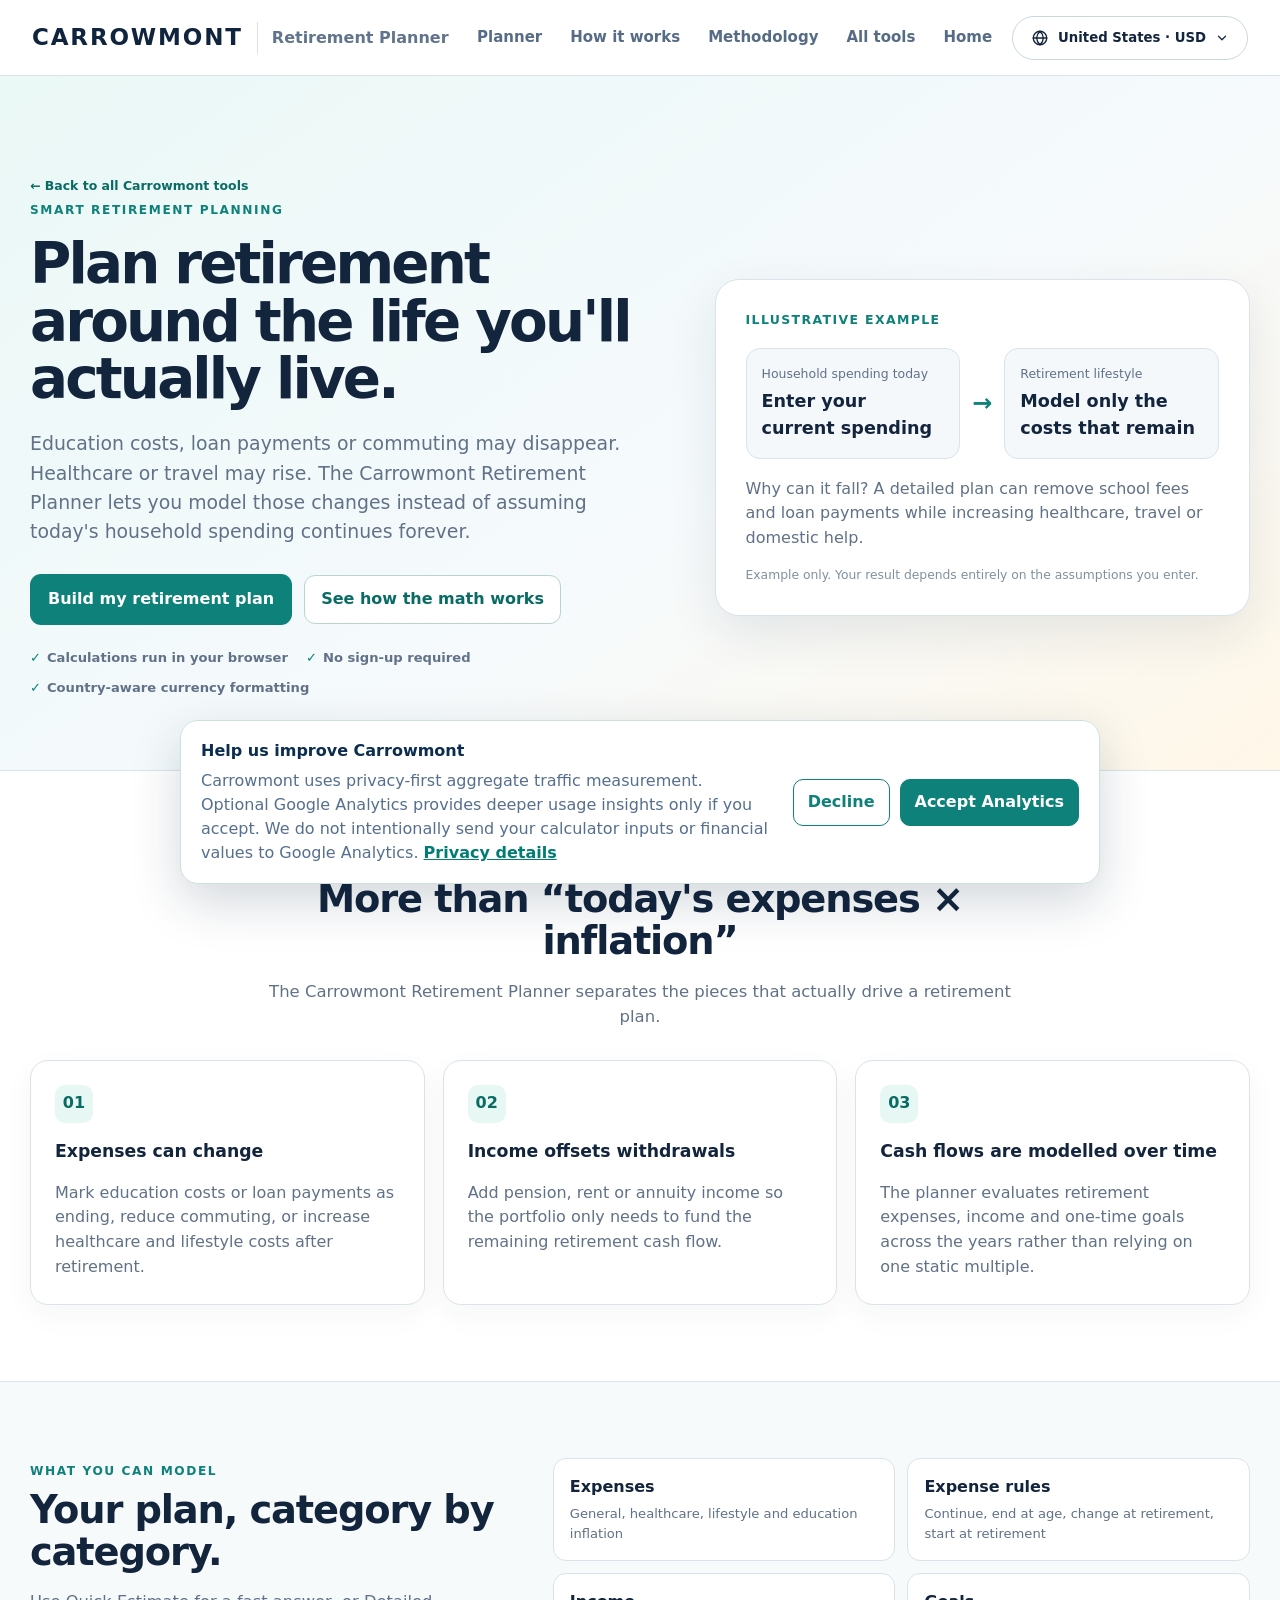
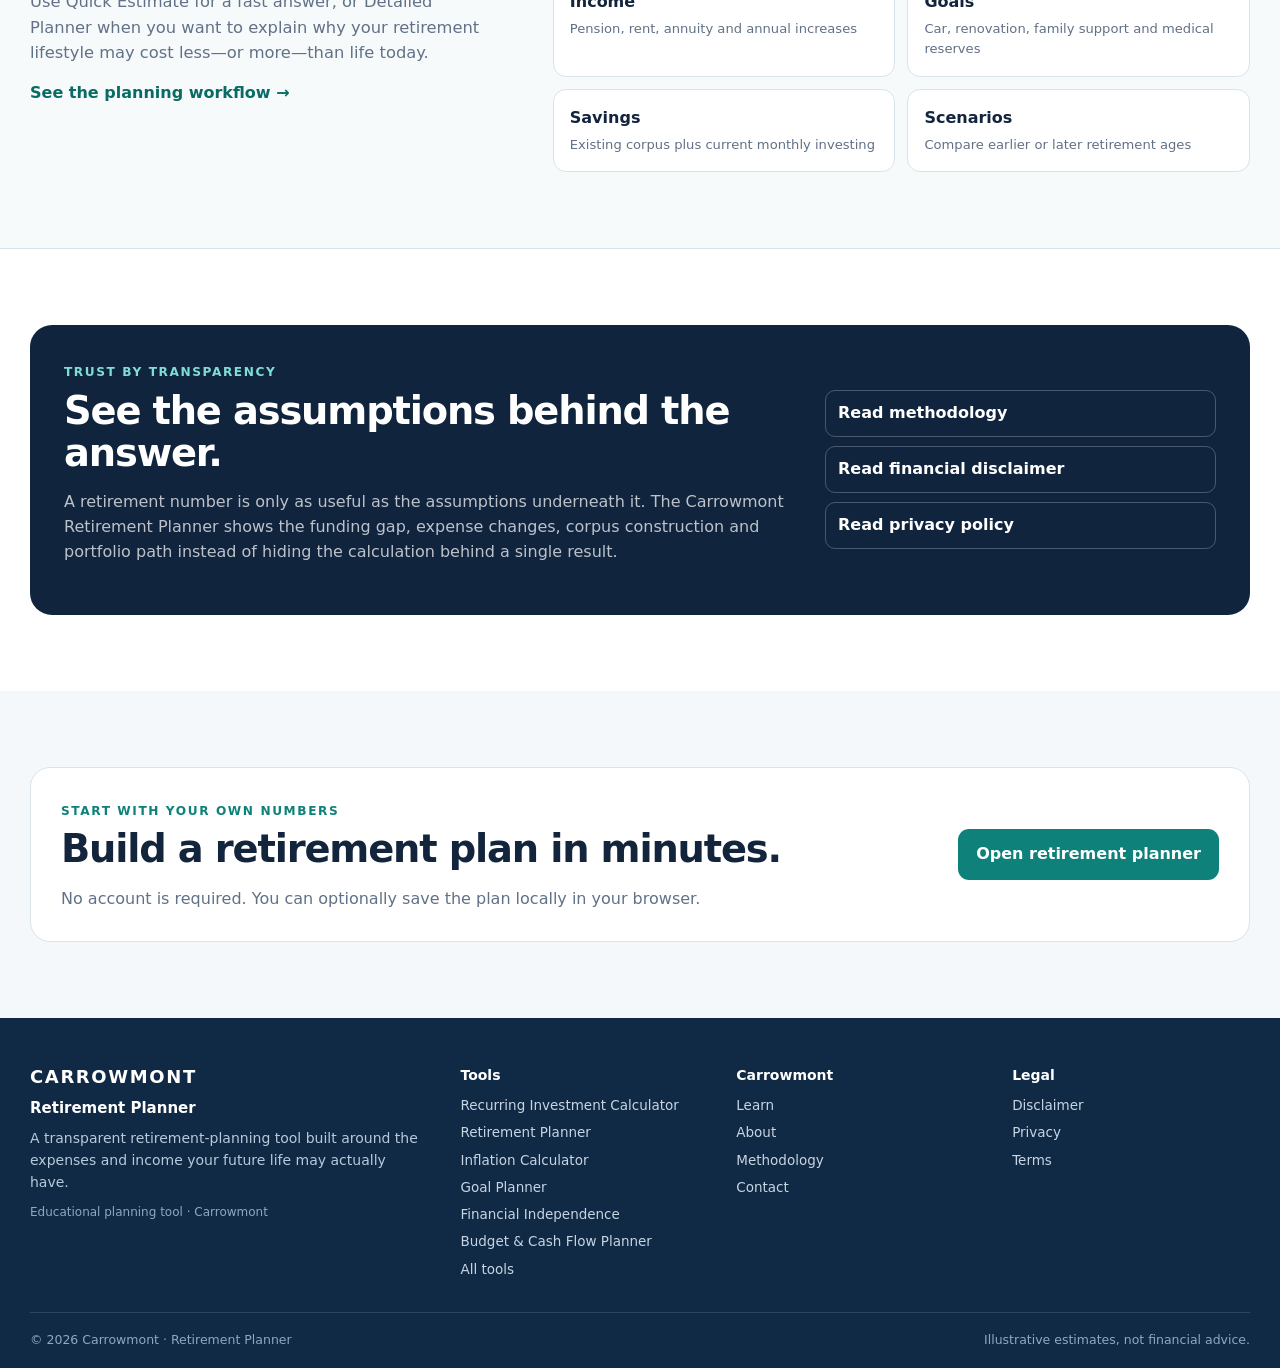
==== index.html @ b67061b5 "fix: lock shared ui geometry" ====
<!doctype html>
<html lang="en">
<head>
  <meta charset="utf-8" />
  <meta name="viewport" content="width=device-width, initial-scale=1" />
  <title>Carrowmont Retirement Planner | Expense-Aware Retirement Planning</title>
  <meta name="description" content="Plan retirement around the life you may actually live. Model expenses that end or rise, retirement income, inflation, future goals and portfolio withdrawals." />
  <meta name="robots" content="index,follow" />
  <meta name="theme-color" content="#0e827a" />
  <link rel="canonical" href="https://carrowmont.com/retirement-calculator/" />
  <meta property="og:title" content="Carrowmont Retirement Planner | Expense-Aware Retirement Planning" />
  <meta property="og:description" content="Plan retirement around the life you may actually live. Model expenses that end or rise, retirement income, inflation, future goals and portfolio withdrawals." />
  <meta property="og:type" content="website" />
  <meta property="og:url" content="https://carrowmont.com/retirement-calculator/" />
  <meta name="twitter:card" content="summary" />
  <!-- SEARCH CONSOLE: paste Google's verification meta tag here after creating your Search Console property. -->
  <link rel="stylesheet" href="styles.css?v=20261002.ui1" />
  <script type="application/ld+json">{
  "@context":"https://schema.org",
  "@type":"WebSite",
  "name":"Carrowmont Retirement Planner",
  "url":"https://carrowmont.com/retirement-calculator/",
  "description":"A retirement planning tool that models how expenses and income can change after retirement."
}</script>
</head>
<body>

  <header class="site-header">
  <div class="container header-inner">
    <div class="brand-cluster">
      <a class="brand carrowmont-brand" href="/" aria-label="Carrowmont home"><span class="brand-wordmark">CARROWMONT</span></a>
      <span class="brand-divider" aria-hidden="true"></span>
      <a class="product-label" href="index.html">Retirement Planner</a>
    </div>
    <div class="header-actions">
      <nav class="top-nav" aria-label="Primary navigation">
        <a href="planner.html">Planner</a>
        <a href="how-it-works.html">How it works</a>
        <a href="methodology.html">Methodology</a>
        <a href="/#tools">All tools</a>
        <a href="/">Home</a>
      </nav>
      <details class="locale-menu" id="localeMenu">
        <summary id="localeSummary" aria-label="Choose country and currency"><span class="locale-globe" aria-hidden="true"><svg viewBox="0 0 24 24"><circle cx="12" cy="12" r="9"/><path d="M3 12h18M12 3c3 3 4.5 6 4.5 9S15 18 12 21c-3-3-4.5-6-4.5-9S9 6 12 3z"/></svg></span><span id="localeCurrent">India · INR</span><span class="locale-chevron" aria-hidden="true"><svg viewBox="0 0 24 24"><path d="M6 9l6 6 6-6"/></svg></span></summary>
        <div class="locale-popover">
          <h3>Country &amp; currency</h3>
          <p>Choose the context that makes the numbers easiest to understand.</p>
          <label>Country / region<select id="regionSelect"></select></label>
          <label>Currency<select id="currencySelect"></select></label>
          <div class="locale-note"><strong>Important:</strong> changing currency changes the unit and number format only. It does not convert existing plan amounts using an exchange rate, and it does not change inflation, returns, taxes, pension rules or account rules. Review your monetary inputs after switching.</div>
          <button class="locale-done-button" id="localeDoneBtn" type="button">Done</button>
        </div>
      </details>
      <details class="mobile-nav">
        <summary aria-label="Open navigation">Menu</summary>
        <div class="mobile-nav-links">
          <a href="/">Carrowmont home</a><a href="/#tools">All tools</a><a href="planner.html">Retirement Planner</a><a href="how-it-works.html">How it works</a><a href="methodology.html">Methodology</a><a href="faq.html">FAQ</a><a href="/about.html">About Carrowmont</a><a href="/contact.html">Contact</a>
        </div>
      </details>
    </div>
  </div>
</header>
<main>
  <section class="home-hero">
    <div class="container tool-breadcrumb"><a href="/#tools">← Back to all Carrowmont tools</a><span>Retirement Planner</span></div>
    <div class="container hero-grid home-hero-grid">
      <div>
        <span class="eyebrow">Smart retirement planning</span>
        <h1>Plan retirement around the life you'll actually live.</h1>
        <p class="hero-copy">Education costs, loan payments or commuting may disappear. Healthcare or travel may rise. The Carrowmont Retirement Planner lets you model those changes instead of assuming today's household spending continues forever.</p>
        <div class="hero-actions"><a class="hero-cta" href="planner.html">Build my retirement plan</a><a class="secondary-link-button" href="methodology.html">See how the math works</a></div>
        <div class="trust-points"><span>Calculations run in your browser</span><span>No sign-up required</span><span>Country-aware currency formatting</span></div>
      </div>
      <aside class="hero-card home-example-card" aria-label="Illustrative example">
        <div class="hero-card-label">Illustrative example</div>
        <div class="example-flow">
          <div><span>Household spending today</span><strong>Enter your current spending</strong></div>
          <span class="arrow">→</span>
          <div><span>Retirement lifestyle</span><strong>Model only the costs that remain</strong></div>
        </div>
        <p>Why can it fall? A detailed plan can remove school fees and loan payments while increasing healthcare, travel or domestic help.</p>
        <small>Example only. Your result depends entirely on the assumptions you enter.</small>
      </aside>
    </div>
  </section>

  <section class="feature-section">
    <div class="container">
      <div class="section-heading-centered"><span class="section-kicker">Different by design</span><h2>More than “today's expenses × inflation”</h2><p>The Carrowmont Retirement Planner separates the pieces that actually drive a retirement plan.</p></div>
      <div class="feature-grid three-feature-grid">
        <article class="feature-card"><span class="feature-number">01</span><h3>Expenses can change</h3><p>Mark education costs or loan payments as ending, reduce commuting, or increase healthcare and lifestyle costs after retirement.</p></article>
        <article class="feature-card"><span class="feature-number">02</span><h3>Income offsets withdrawals</h3><p>Add pension, rent or annuity income so the portfolio only needs to fund the remaining retirement cash flow.</p></article>
        <article class="feature-card"><span class="feature-number">03</span><h3>Cash flows are modelled over time</h3><p>The planner evaluates retirement expenses, income and one-time goals across the years rather than relying on one static multiple.</p></article>
      </div>
    </div>
  </section>

  <section class="split-section">
    <div class="container split-grid">
      <div><span class="section-kicker">What you can model</span><h2>Your plan, category by category.</h2><p>Use Quick Estimate for a fast answer, or Detailed Planner when you want to explain why your retirement lifestyle may cost less—or more—than life today.</p><a class="text-link" href="how-it-works.html">See the planning workflow →</a></div>
      <div class="capability-grid">
        <div><strong>Expenses</strong><span>General, healthcare, lifestyle and education inflation</span></div>
        <div><strong>Expense rules</strong><span>Continue, end at age, change at retirement, start at retirement</span></div>
        <div><strong>Income</strong><span>Pension, rent, annuity and annual increases</span></div>
        <div><strong>Goals</strong><span>Car, renovation, family support and medical reserves</span></div>
        <div><strong>Savings</strong><span>Existing corpus plus current monthly investing</span></div>
        <div><strong>Scenarios</strong><span>Compare earlier or later retirement ages</span></div>
      </div>
    </div>
  </section>

  <section class="trust-section">
    <div class="container trust-card">
      <div><span class="section-kicker">Trust by transparency</span><h2>See the assumptions behind the answer.</h2><p>A retirement number is only as useful as the assumptions underneath it. The Carrowmont Retirement Planner shows the funding gap, expense changes, corpus construction and portfolio path instead of hiding the calculation behind a single result.</p></div>
      <div class="trust-links"><a href="methodology.html">Read methodology</a><a href="/disclaimer.html">Read financial disclaimer</a><a href="/privacy.html">Read privacy policy</a></div>
    </div>
  </section>

  <section class="launch-cta-section"><div class="container launch-cta"><div><span class="section-kicker">Start with your own numbers</span><h2>Build a retirement plan in minutes.</h2><p>No account is required. You can optionally save the plan locally in your browser.</p></div><a class="hero-cta" href="planner.html">Open retirement planner</a></div></section>
</main>

  <footer class="site-footer">
  <div class="container footer-grid">
    <div class="footer-brand-block"><a class="footer-wordmark" href="/">CARROWMONT</a><strong class="footer-product-name">Retirement Planner</strong><p>A transparent retirement-planning tool built around the expenses and income your future life may actually have.</p><span class="footer-small">Educational planning tool &middot; Carrowmont</span></div>
    <div class="footer-col"><strong>Tools</strong><a class="footer-investment-link" href="/sip-calculator/">SIP Calculator</a><a href="/retirement-calculator/">Retirement Planner</a><a href="/inflation-calculator/">Inflation Calculator</a><a href="/goal-planner/">Goal Planner</a><a href="/financial-independence/">Financial Independence</a><a href="/budget-cash-flow-planner/">Budget &amp; Cash Flow Planner</a><a href="/#tools">All tools</a></div>
    <div class="footer-col"><strong>Carrowmont</strong><a href="/learn.html">Learn</a><a href="/about.html">About</a><a href="/methodology.html">Methodology</a><a href="/contact.html">Contact</a></div>
    <div class="footer-col"><strong>Legal</strong><a href="/disclaimer.html">Disclaimer</a><a href="/privacy.html">Privacy</a><a href="/terms.html">Terms</a></div>
  </div>
  <div class="container footer-bottom"><span>&copy; 2026 Carrowmont &middot; <span class="footer-product-bottom">Retirement Planner</span></span><span>Illustrative estimates, not financial advice.</span></div>
</footer>

  <script src="site-config.js?v=2.4.2"></script>
  <script src="locale.js?v=2.4.2"></script>
  <script src="locale-ui.js?v=2.4.3"></script>
  <script src="site.js?v=2.4.2"></script>

<script src="analytics.js?v=1.0.1" data-carrowmont-tool="retirement_planner" data-track-tool-open="false"></script>

<script>
(function(){
  var L=window.CarrowmontLocale; if(!L) return;
  function syncFooterInvestmentName(){
    var india=L.getRegion&&L.getRegion()==='IN';
    var label=india?'SIP Calculator':'Recurring Investment Calculator';
    document.querySelectorAll('.footer-investment-link').forEach(function(el){el.textContent=label;});
    document.querySelectorAll('.footer-investment-product-name,.footer-current-product').forEach(function(el){el.textContent=label;});
  }
  syncFooterInvestmentName();
  window.addEventListener('carrowmont:localechange',syncFooterInvestmentName);
})();
</script>
</body>
</html>
---- styles.css ----
:root {
  --navy: #10243e;
  --navy-2: #173d5c;
  --ink: #13243d;
  --muted: #617187;
  --teal: #0e827a;
  --teal-dark: #086b64;
  --teal-light: #e7f7f4;
  --gold: #f0ca64;
  --bg: #f5f8fb;
  --surface: #ffffff;
  --line: #d9e3ea;
  --danger: #b93838;
  --success: #157a55;
  --warning: #9a6b00;
  --shadow: 0 18px 50px rgba(16, 36, 62, .09);
  --radius: 20px;
}

* { box-sizing: border-box; }
html { scroll-behavior: smooth; }
body { margin: 0; font-family: Inter, ui-sans-serif, system-ui, -apple-system, BlinkMacSystemFont, "Segoe UI", sans-serif; color: var(--ink); background: var(--bg); line-height: 1.55; }
button, input, select { font: inherit; }
a { color: inherit; }
.container { width: min(1220px, calc(100% - 32px)); margin: 0 auto; }
.hidden { display: none !important; }

.site-header { background: rgba(255,255,255,.96); border-bottom: 1px solid var(--line); position: sticky; top: 0; z-index: 30; backdrop-filter: blur(12px); }
.header-inner { min-height: 68px; display: flex; align-items: center; justify-content: space-between; gap: 24px; }
.brand { display: inline-flex; align-items: center; gap: 10px; text-decoration: none; font-weight: 850; font-size: 1.1rem; }
.brand-mark { width: 38px; height: 38px; display: grid; place-items: center; color: #fff; background: var(--teal); border-radius: 11px; }
.version-badge { font-size: .68rem; background: var(--teal-light); color: var(--teal-dark); padding: 3px 6px; border-radius: 999px; }
.top-nav { display: flex; gap: 24px; }
.top-nav a { text-decoration: none; color: var(--muted); font-weight: 700; font-size: .92rem; }
.top-nav a:hover { color: var(--teal); }

.hero { padding: 76px 0 58px; background: linear-gradient(145deg, #eaf8f6 0%, #f6fafc 55%, #fff7e8 100%); border-bottom: 1px solid var(--line); }
.hero-grid { display: grid; grid-template-columns: 1.18fr .82fr; gap: 56px; align-items: center; }
.eyebrow, .section-kicker { display: inline-block; text-transform: uppercase; letter-spacing: .13em; font-size: .76rem; font-weight: 900; color: var(--teal); }
h1 { font-size: clamp(2.55rem, 5vw, 4.7rem); line-height: 1.02; letter-spacing: -.05em; margin: 13px 0 22px; max-width: 870px; }
h2 { font-size: clamp(1.7rem, 3vw, 2.45rem); line-height: 1.1; letter-spacing: -.03em; margin: 6px 0 0; }
h3 { margin: 0; font-size: 1.08rem; }
h4 { margin: 0; font-size: 1.05rem; }
.hero-copy { font-size: 1.18rem; color: var(--muted); max-width: 750px; margin: 0; }
.hero-points { display: flex; flex-wrap: wrap; gap: 10px; margin-top: 28px; }
.hero-points span { border: 1px solid #c9dedb; background: rgba(255,255,255,.78); border-radius: 999px; padding: 8px 12px; font-size: .87rem; font-weight: 750; }
.hero-cta { display: inline-block; margin-top: 26px; background: var(--teal); color: #fff; text-decoration: none; font-weight: 850; padding: 13px 18px; border-radius: 11px; }
.hero-card { background: #fff; border: 1px solid var(--line); box-shadow: var(--shadow); border-radius: 24px; padding: 28px; }
.hero-card-label { color: var(--teal); font-weight: 900; font-size: .78rem; text-transform: uppercase; letter-spacing: .11em; }
.before-after { display: grid; grid-template-columns: 1fr auto 1fr; gap: 14px; align-items: center; margin: 20px 0; }
.before-after div { background: var(--bg); border: 1px solid var(--line); padding: 14px; border-radius: 14px; }
.before-after span { display: block; color: var(--muted); font-size: .78rem; }
.before-after strong { display: block; margin-top: 5px; font-size: 1.05rem; }
.before-after .arrow { color: var(--teal); font-size: 1.4rem; font-weight: 900; }
.mini-list { margin: 0; padding-left: 20px; color: var(--muted); }
.mini-list li { margin: 8px 0; }

.ad-slot { min-height: 82px; margin-top: 28px; margin-bottom: 28px; border: 1px dashed #b8c8d3; border-radius: 14px; display: grid; place-items: center; text-align: center; padding: 16px; color: #7b8997; background: #fafcfd; font-size: .85rem; }
.planner-section { padding-bottom: 74px; }
.planner-grid { display: grid; grid-template-columns: minmax(0, 1.38fr) minmax(360px, .62fr); gap: 28px; align-items: start; }
.panel { background: var(--surface); border: 1px solid var(--line); border-radius: var(--radius); box-shadow: 0 10px 30px rgba(16,36,62,.05); }
.inputs-panel { padding: 30px; }
.panel-heading { display: flex; justify-content: space-between; gap: 20px; align-items: start; }
.text-button { border: 0; background: none; color: var(--teal); font-weight: 850; cursor: pointer; padding: 8px 0; }

.mode-switch { display: grid; grid-template-columns: 1fr 1fr; gap: 7px; background: #edf3f6; padding: 6px; border-radius: 13px; margin: 24px 0 8px; }
.mode-button { border: 0; background: transparent; border-radius: 9px; padding: 11px 12px; color: var(--muted); font-weight: 850; cursor: pointer; }
.mode-button.active { background: #fff; color: var(--teal-dark); box-shadow: 0 3px 12px rgba(16,36,62,.08); }
.mode-help { margin: 0 0 8px; color: var(--muted); font-size: .88rem; }
.mode-comparison-note { margin: 10px 0 4px; padding: 11px 13px; border: 1px solid #cfe1e5; border-radius: 10px; background: #f4fbfa; color: #4d6071; font-size: .78rem; line-height: 1.5; }
.mode-comparison-note strong { color: var(--teal-dark); }
.phase-note { margin-top: 8px; padding: 9px 11px; border-left: 3px solid var(--teal); background: #f7fbfb; color: var(--muted); font-size: .78rem; }

.form-section { padding: 26px 0; border-top: 1px solid var(--line); }
.form-section:first-of-type { border-top: 0; }
.section-title-row, .subsection-heading { display: flex; justify-content: space-between; gap: 20px; align-items: center; margin-bottom: 18px; }
.section-title-row > div:first-child { display: flex; gap: 12px; align-items: flex-start; }
.section-title-row p, .subsection-heading p { margin: 3px 0 0; color: var(--muted); font-size: .88rem; }
.form-step { width: 31px; height: 31px; flex: 0 0 auto; display: grid; place-items: center; border-radius: 9px; background: var(--teal-light); color: var(--teal-dark); font-weight: 900; }
.form-grid { display: grid; gap: 14px; }
.two-col { grid-template-columns: repeat(2, minmax(0,1fr)); }
.three-col { grid-template-columns: repeat(3, minmax(0,1fr)); }
.field-card { display: block; border: 1px solid var(--line); border-radius: 14px; padding: 15px; font-weight: 780; font-size: .91rem; background: #fff; }
.field-card small { font-weight: 500; }
.number-wrap { margin-top: 9px; min-height: 43px; display: flex; align-items: center; background: #fff; border: 1px solid #cbd7e0; border-radius: 10px; overflow: hidden; }
.number-wrap:focus-within { border-color: var(--teal); outline: 3px solid rgba(14,130,122,.11); }
.number-wrap input { min-width: 0; width: 100%; border: 0; outline: 0; background: transparent; color: var(--ink); font-weight: 850; padding: 9px 11px; }
.number-wrap span { color: var(--muted); padding: 0 10px; font-weight: 750; white-space: nowrap; }
.number-wrap.money > span:first-child { padding-right: 2px; }
small { display: block; color: var(--muted); font-size: .77rem; margin-top: 7px; line-height: 1.45; }
.insight-box { display: flex; align-items: baseline; gap: 9px; margin-top: 16px; padding: 14px 16px; border: 1px solid #c9e3df; background: var(--teal-light); border-radius: 12px; }
.insight-box strong { color: var(--teal-dark); font-size: 1.15rem; }
.insight-box span { color: var(--muted); font-size: .83rem; }

.secondary-button { border: 1px solid #b8d4d1; background: #fff; color: var(--teal-dark); border-radius: 9px; padding: 8px 11px; font-weight: 820; cursor: pointer; white-space: nowrap; }
.secondary-button:hover { background: var(--teal-light); }
.inflation-grid { display: grid; grid-template-columns: repeat(4, minmax(0,1fr)); gap: 9px; margin-bottom: 14px; }
.mini-field { border: 1px solid var(--line); border-radius: 12px; padding: 10px 11px; color: var(--muted); font-size: .76rem; font-weight: 700; }
.mini-field span { display: flex; align-items: center; gap: 2px; margin-top: 4px; color: var(--ink); font-weight: 850; font-size: .9rem; }
.mini-field input { width: 58px; border: 0; border-bottom: 1px solid #bdcbd5; outline: 0; font-weight: 850; color: var(--ink); }
.table-help { display: grid; gap: 4px; padding: 12px 14px; background: #f7fafb; border: 1px solid var(--line); border-radius: 11px; margin-bottom: 12px; color: var(--muted); font-size: .78rem; }
.data-table-wrap { width: 100%; overflow-x: auto; border: 1px solid var(--line); border-radius: 13px; }
.data-table { width: 100%; border-collapse: collapse; min-width: 720px; background: #fff; }
.data-table th { text-align: left; color: var(--muted); background: #f7fafb; font-size: .72rem; text-transform: uppercase; letter-spacing: .04em; padding: 10px 9px; border-bottom: 1px solid var(--line); white-space: nowrap; }
.data-table td { padding: 8px 7px; border-bottom: 1px solid #e9eff3; vertical-align: middle; }
.data-table tr:last-child td { border-bottom: 0; }
.table-input, .table-select { width: 100%; min-height: 38px; border: 1px solid #ccd7df; border-radius: 8px; padding: 7px 8px; color: var(--ink); background: #fff; }
.table-input.name { min-width: 145px; }
.table-input.amount { min-width: 100px; }
.table-select { min-width: 120px; }
.table-setting { min-width: 90px; }
.remove-row { width: 34px; height: 34px; border: 0; border-radius: 8px; background: #fff2f2; color: #a43c3c; cursor: pointer; font-weight: 900; }
.table-total { display: flex; justify-content: flex-end; align-items: center; gap: 16px; padding: 10px 2px 0; color: var(--muted); font-size: .83rem; }
.table-total strong { color: var(--ink); font-size: 1rem; }
.sub-panel { margin-top: 18px; border: 1px solid var(--line); border-radius: 13px; padding: 14px; background: #fbfdfe; }
.sub-panel summary { cursor: pointer; font-weight: 850; }
.sub-panel p { margin: 7px 0 13px; color: var(--muted); font-size: .82rem; }
.compact-grid .field-card { padding: 11px; }
.subsection-heading { margin-top: 24px; margin-bottom: 10px; }
.local-actions { padding-top: 18px; border-top: 1px solid var(--line); display: flex; gap: 9px; flex-wrap: wrap; align-items: center; }
.save-status { color: var(--teal-dark); font-size: .8rem; }
.validation { min-height: 1.4em; color: var(--danger); font-weight: 750; font-size: .86rem; margin-top: 12px; }

.result-panel { padding: 28px; position: sticky; top: 88px; background: linear-gradient(180deg, #fff 0%, #fbfefd 100%); }
.years-chip { display: inline-flex; flex-wrap: wrap; background: var(--teal-light); color: var(--teal-dark); border-radius: 999px; padding: 7px 11px; margin: 16px 0 20px; font-size: .84rem; }
.primary-result { padding: 22px; border-radius: 16px; background: var(--navy); color: #fff; }
.primary-result span { display: block; opacity: .82; font-size: .85rem; }
.primary-result strong { display: block; font-size: clamp(2rem, 4vw, 3.1rem); line-height: 1; letter-spacing: -.04em; margin: 11px 0 8px; }
.primary-result small { color: rgba(255,255,255,.7); margin: 0; }
.result-list { margin-top: 16px; }
.result-item { display: flex; justify-content: space-between; gap: 18px; align-items: baseline; padding: 13px 0; border-bottom: 1px solid var(--line); }
.result-item span { color: var(--muted); font-size: .84rem; }
.result-item strong { text-align: right; white-space: nowrap; }
.result-item.emphasized strong { color: var(--navy); }
.result-item.sip { margin-top: 10px; padding: 15px; border: 1px solid #c7e3df; background: var(--teal-light); border-radius: 12px; }
.result-item.sip strong { color: var(--teal-dark); font-size: 1.07rem; }
.funding-card { margin-top: 20px; padding: 14px; background: #f8fafb; border: 1px solid var(--line); border-radius: 13px; }
.funding-card > div:first-child { display: flex; justify-content: space-between; align-items: baseline; gap: 15px; }
.funding-card span { color: var(--muted); font-size: .82rem; }
.funding-card strong { font-size: 1.3rem; }
.progress-track { height: 10px; background: #e4ebef; border-radius: 999px; overflow: hidden; margin-top: 8px; }
.progress-fill { height: 100%; width: 0; background: var(--teal); border-radius: inherit; transition: width .3s ease; }
.retirement-budget-card { margin-top: 12px; padding: 14px; border: 1px solid #e4d9b7; background: #fffaf0; border-radius: 13px; }
.retirement-budget-card span { display: block; color: var(--muted); font-size: .79rem; }
.retirement-budget-card strong { display: block; font-size: 1.2rem; margin: 4px 0; }
.result-actions { display: grid; grid-template-columns: 1fr 1fr; gap: 9px; margin-top: 17px; }
.share-button { min-height: 43px; border: 1px solid var(--teal); background: #fff; color: var(--teal-dark); border-radius: 9px; font-weight: 850; cursor: pointer; }
.share-button:hover { background: var(--teal-light); }
.copy-status { color: var(--teal-dark); min-height: 1.2em; text-align: center; font-size: .76rem; margin-top: 4px; }
.disclaimer { color: #748292; font-size: .72rem; line-height: 1.45; margin: 13px 0 0; }

.dashboard-section { padding: 72px 0; border-top: 1px solid var(--line); background: #fff; }
.dashboard-heading, .scenario-heading { display: flex; justify-content: space-between; gap: 24px; align-items: end; margin-bottom: 22px; }
.dashboard-heading p, .scenario-heading p { color: var(--muted); margin: 0; }
.chart-grid { display: grid; grid-template-columns: 1fr 1fr; gap: 20px; }
.chart-card, .scenario-card { border: 1px solid var(--line); background: #fff; border-radius: 18px; padding: 22px; box-shadow: 0 9px 28px rgba(16,36,62,.04); }
.chart-title { display: flex; justify-content: space-between; gap: 18px; align-items: baseline; }
.chart-title span { color: var(--muted); font-size: .76rem; text-align: right; }
.chart { min-height: 270px; margin-top: 14px; }
.chart svg { width: 100%; height: auto; display: block; }
.chart-empty { min-height: 250px; display: grid; place-items: center; color: var(--muted); text-align: center; }
.scenario-card { margin-top: 20px; background: #f9fbfc; }
.scenario-grid { display: grid; grid-template-columns: repeat(3, minmax(0,1fr)); gap: 12px; }
.scenario-item { border: 1px solid var(--line); border-radius: 13px; padding: 15px; background: #fff; }
.scenario-item.current { border-color: #85c9c3; box-shadow: inset 0 0 0 1px #85c9c3; }
.scenario-item .scenario-age { color: var(--teal-dark); font-weight: 900; font-size: .82rem; }
.scenario-item strong { display: block; font-size: 1.25rem; margin: 4px 0 8px; }
.scenario-item dl { margin: 0; display: grid; gap: 5px; }
.scenario-item dl div { display: flex; justify-content: space-between; gap: 12px; color: var(--muted); font-size: .77rem; }
.scenario-item dd { margin: 0; color: var(--ink); font-weight: 800; }

.content-section { padding: 76px 0; border-top: 1px solid var(--line); background: #f7fafb; }
.content-grid { display: grid; grid-template-columns: .7fr 1.3fr; gap: 58px; }
.steps { display: grid; gap: 12px; }
.steps article { display: grid; grid-template-columns: 44px 1fr; gap: 14px; padding: 17px; background: #fff; border: 1px solid var(--line); border-radius: 13px; }
.steps article > span { width: 40px; height: 40px; border-radius: 11px; display: grid; place-items: center; background: var(--teal); color: #fff; font-weight: 900; }
.steps p { margin: 4px 0 0; color: var(--muted); font-size: .88rem; }
.monetize-section { padding: 54px 0; background: var(--bg); }
.monetize-card { background: var(--navy); color: #fff; border-radius: 22px; padding: 32px; display: flex; justify-content: space-between; gap: 30px; align-items: center; }
.monetize-card .section-kicker { color: #77d2ca; }
.monetize-card p { color: rgba(255,255,255,.72); max-width: 730px; margin-bottom: 0; }
.cta-button { text-decoration: none; background: var(--gold); color: #30270b; font-weight: 900; padding: 12px 17px; border-radius: 10px; white-space: nowrap; }
.faq-section { padding: 76px 0; background: #fff; }
.faq-wrap { max-width: 880px; }
.faq-wrap h2 { margin-bottom: 23px; }
.faq-wrap details { border-top: 1px solid var(--line); padding: 17px 0; }
.faq-wrap details:last-child { border-bottom: 1px solid var(--line); }
.faq-wrap summary { cursor: pointer; font-weight: 850; }
.faq-wrap p { color: var(--muted); }
footer { background: #0e1f33; color: #fff; padding: 27px 0; }
.footer-inner { display: flex; justify-content: space-between; gap: 24px; align-items: center; font-size: .83rem; }
.footer-inner div { display: flex; flex-direction: column; }
.footer-inner div span, .footer-inner > span { color: rgba(255,255,255,.6); }

@media (max-width: 1020px) {
  .planner-grid { grid-template-columns: 1fr; }
  .result-panel { position: static; }
  .hero-grid, .content-grid { grid-template-columns: 1fr; }
  .hero-card { max-width: 760px; }
}
@media (max-width: 820px) {
  .chart-grid { grid-template-columns: 1fr; }
  .scenario-grid { grid-template-columns: 1fr; }
  .inflation-grid { grid-template-columns: 1fr 1fr; }
  .three-col { grid-template-columns: 1fr 1fr; }
  .dashboard-heading, .scenario-heading { align-items: flex-start; flex-direction: column; gap: 7px; }
}
@media (max-width: 620px) {
  .container { width: min(100% - 22px, 1220px); }
  .top-nav { display: none; }
  .hero { padding: 48px 0 38px; }
  h1 { font-size: clamp(2.35rem, 12vw, 3.4rem); }
  .before-after { grid-template-columns: 1fr; }
  .before-after .arrow { transform: rotate(90deg); justify-self: center; }
  .inputs-panel, .result-panel { padding: 20px; }
  .two-col, .three-col, .inflation-grid { grid-template-columns: 1fr; }
  .section-title-row, .subsection-heading { align-items: flex-start; flex-direction: column; }
  .mode-switch { grid-template-columns: 1fr; }
  .result-item { align-items: flex-start; flex-direction: column; gap: 3px; }
  .result-item strong { text-align: left; }
  .result-actions { grid-template-columns: 1fr; }
  .table-total { justify-content: space-between; }
  .monetize-card, .footer-inner { flex-direction: column; align-items: flex-start; }
}

@media print {
  @page { size: A4; margin: 12mm 11mm 14mm; }
  html, body { background: #fff !important; color: #17263d; font-family: Arial, Helvetica, sans-serif; }
  .site-header, .hero, .ad-slot, .planner-section, .dashboard-section, .content-section, .monetize-section, .faq-section, footer, .no-print { display: none !important; }
  #printReport { display: block !important; }
  .report-shell { max-width: none; margin: 0; }
  .report-header h1 { font-size: 25px; }
  .report-hero strong { font-size: 24px; }
  .report-chart { min-height: 180px; }
  .report-chart svg { max-height: 215px; }
  .report-block, .report-hero, .report-summary-grid, .report-two-col, .report-lifestyle-block, .report-notes { break-inside: avoid; page-break-inside: avoid; }
  .report-action-block, .report-action-grid, .report-source-inflation { break-inside: avoid; page-break-inside: avoid; }
  .report-page-break-before { break-before: page; page-break-before: always; }
  .report-change-table tr, .report-table tr { break-inside: avoid; page-break-inside: avoid; }
  .report-footer-brand { break-inside: avoid; page-break-inside: avoid; }
  * { -webkit-print-color-adjust: exact !important; print-color-adjust: exact !important; }
}

/* V2.1 enhanced results */
.print-only { display: none; }
.mini-metrics { display: grid; grid-template-columns: 1fr 1fr; gap: 10px; margin-top: 12px; }
.mini-metrics > div { border: 1px solid var(--line); border-radius: 12px; padding: 12px; background: #fff; }
.mini-metrics span, .readiness-card span { display: block; color: var(--muted); font-size: .75rem; }
.mini-metrics strong { display: block; margin-top: 4px; font-size: .95rem; }
.readiness-card { margin-top: 12px; padding: 14px; border: 1px solid #c9e3df; border-radius: 13px; background: #f5fbfa; }
.readiness-card > div { display: flex; justify-content: space-between; gap: 14px; align-items: baseline; }
.readiness-card strong { color: var(--teal-dark); text-align: right; }
.primary-action { background: var(--teal); color: #fff; }
.primary-action:hover { background: var(--teal-dark); }

.glance-grid { display: grid; grid-template-columns: repeat(5, minmax(0,1fr)); gap: 14px; margin-bottom: 20px; }
.glance-card { border: 1px solid var(--line); border-radius: 15px; padding: 17px; background: #fff; box-shadow: 0 8px 24px rgba(16,36,62,.035); }
.glance-card span { display: block; color: var(--muted); font-size: .78rem; min-height: 2.3em; }
.glance-card strong { display: block; font-size: 1.35rem; margin: 6px 0 2px; letter-spacing: -.025em; }
.glance-card small { margin: 0; }
.analysis-grid { display: grid; grid-template-columns: 1fr; gap: 20px; margin-bottom: 20px; }
.analysis-card { border: 1px solid var(--line); background: #fff; border-radius: 18px; padding: 22px; box-shadow: 0 9px 28px rgba(16,36,62,.04); }
.analysis-heading { display: flex; justify-content: space-between; gap: 18px; align-items: flex-start; margin-bottom: 14px; }
.analysis-heading > span { color: var(--muted); font-size: .72rem; text-align: right; max-width: 155px; }
.analysis-heading h3 { margin-top: 4px; }
.breakdown-list { display: grid; }
.breakdown-list > div { display: flex; justify-content: space-between; gap: 18px; padding: 11px 0; border-bottom: 1px solid #e9eff3; }
.breakdown-list > div:last-child { border-bottom: 0; }
.breakdown-list span { color: var(--muted); font-size: .84rem; }
.breakdown-list strong { white-space: nowrap; }
.breakdown-list .offset strong { color: var(--success); }
.breakdown-list .total { margin-top: 4px; padding: 13px 12px; border: 0; background: var(--teal-light); border-radius: 10px; }
.breakdown-list .total span, .breakdown-list .total strong { color: var(--teal-dark); font-weight: 900; }
.corpus-summary-card .breakdown-list { grid-template-columns: repeat(5, minmax(0,1fr)); gap: 0; align-items: stretch; }
.corpus-summary-card .breakdown-list > div { display: grid; align-content: start; gap: 7px; padding: 13px 16px; border-bottom: 0; border-right: 1px solid #e9eff3; }
.corpus-summary-card .breakdown-list > div:last-child { border-right: 0; }
.corpus-summary-card .breakdown-list span { line-height: 1.35; }
.corpus-summary-card .breakdown-list strong { font-size: 1rem; }
.corpus-summary-card .breakdown-list .total { margin-top: 0; border-radius: 10px; }
.expense-breakdown-card { width: 100%; }
.expense-breakdown-card .expense-change-row { grid-template-columns: minmax(240px,.85fr) minmax(420px,1.25fr); }
.expense-change-list { display: grid; gap: 4px; }
.expense-change-row { display: grid; grid-template-columns: minmax(150px,.9fr) minmax(285px,1.35fr); gap: 16px; align-items: center; padding: 11px 0; border-bottom: 1px solid #e9eff3; }
.expense-change-row:last-child { border-bottom: 0; }
.expense-change-context { min-width: 0; }
.expense-change-context > strong { display: block; font-size: .84rem; white-space: nowrap; overflow: hidden; text-overflow: ellipsis; }
.expense-change-context > span { display: block; color: var(--muted); font-size: .71rem; margin-top: 4px; }
.expense-change-context em { margin-left: 5px; font-style: normal; font-weight: 850; white-space: nowrap; }
.expense-change-context em.down { color: var(--success); }
.expense-change-context em.up { color: #a25716; }
.expense-change-rule { display: block; margin-top: 5px; color: #506679; font-size: .66rem; line-height: 1.35; }
.expense-change-values { display: grid; grid-template-columns: 1fr 1fr; gap: 8px; }
.expense-change-values > div { border: 1px solid #e1e9ee; border-radius: 9px; padding: 8px 9px; background: #fbfdfe; min-width: 0; }
.expense-change-values span { display: block; color: var(--muted); font-size: .64rem; line-height: 1.25; min-height: 2.4em; }
.expense-change-values b { display: block; margin-top: 4px; color: var(--ink); font-size: .78rem; white-space: nowrap; }
.change-summary-only { min-height: 165px; display: grid; place-items: center; text-align: center; padding: 18px; color: var(--muted); gap: 8px; }
.change-summary-only > strong { display: block; color: var(--teal-dark); font-size: 1.9rem; margin-bottom: 0; }
.change-quick-values { width: 100%; display: grid; grid-template-columns: 1fr 1fr; gap: 8px; margin-top: 4px; }
.change-quick-values > div { border: 1px solid #e1e9ee; border-radius: 9px; padding: 8px; background: #fbfdfe; }
.change-quick-values span { display: block; font-size: .65rem; line-height: 1.25; }
.change-quick-values b { display: block; color: var(--ink); margin-top: 4px; font-size: .82rem; }
.future-price-bridge { margin-top: 11px; padding-top: 11px; border-top: 1px solid #eadfca; display: grid; gap: 3px; }
.future-price-bridge > span { color: var(--muted); font-size: .73rem; }
.future-price-bridge > strong { color: var(--teal-dark); font-size: .95rem; }
.future-price-bridge > small { color: var(--muted); font-size: .66rem; line-height: 1.35; }
.future-glance { background: linear-gradient(180deg,#ffffff 0%,#f4fbfa 100%); border-color: #c9e2df; }
.current-scenario-note { display: block; margin-top: 11px; color: var(--teal-dark); font-size: .76rem; font-weight: 800; }
.scenario-use-button { width: 100%; margin-top: 11px; border: 1px solid #b8d4d1; background: #fff; color: var(--teal-dark); border-radius: 8px; padding: 7px 9px; font-weight: 820; cursor: pointer; }
.scenario-use-button:hover { background: var(--teal-light); }

/* Print-ready retirement report */
.report-section { background: #fff; color: #17263d; }
.report-shell { max-width: 980px; margin: 0 auto; }
.report-header { display: flex; justify-content: space-between; gap: 30px; align-items: flex-start; padding-bottom: 18px; border-bottom: 2px solid #153c5a; }
.report-brand { color: #0e827a; font-weight: 900; letter-spacing: .12em; text-transform: uppercase; font-size: 13px; }
.report-header h1 { font-size: 30px; margin: 4px 0 2px; letter-spacing: -.035em; color: #17263d; }
.report-header p { margin: 0; color: #66768a; font-size: 11.5px; }
.report-meta { text-align: right; font-size: 10.5px; line-height: 1.45; }
.report-meta strong, .report-meta span { display: block; }
.report-meta span { color: #788698; margin-top: 2px; }

.report-mode-badge { display: inline-block; align-items: center; margin-top: 8px; padding: 4px 8px; border-radius: 999px; background: #e6f5f3; color: #0e827a; border: 1px solid #c9e3df; font-size: 9px; line-height: 1; font-weight: 800; letter-spacing: .01em; }
.report-basis-note { margin: -1px 0 7px; color: #778598; font-size: 8.5px; line-height: 1.35; }
.report-hero { display: grid; grid-template-columns: 1.2fr .8fr; gap: 16px; margin: 20px 0 14px; }
.report-hero > div { padding: 19px; border-radius: 12px; background: #123f5f; color: #fff; }
.report-hero > .report-hero-side { background: #e6f5f3; color: #123049; border: 1px solid #c9e3df; }
.report-hero span { display: block; font-size: 10.5px; opacity: .84; }
.report-hero strong { display: block; font-size: 28px; margin: 5px 0 3px; letter-spacing: -.025em; }
.report-hero small { color: inherit; opacity: .78; margin: 0; font-size: 9.5px; }
.report-executive-note { margin: 0 0 14px; padding: 10px 12px; border-left: 3px solid #0e827a; background: #f4faf9; color: #536276; font-size: 10.5px; line-height: 1.45; }
.report-summary-grid { display: grid; grid-template-columns: repeat(3, 1fr); gap: 9px; margin-bottom: 18px; }
.report-summary-grid > div { border: 1px solid #dce4ea; border-radius: 9px; padding: 10px; background: #fff; }
.report-summary-grid span { display: block; color: #68778a; font-size: 9.5px; line-height: 1.3; min-height: 2.5em; }
.report-summary-grid strong { display: block; margin-top: 4px; font-size: 13.5px; color: #17263d; }
.report-summary-grid-six { grid-template-columns: repeat(3, 1fr); }
.report-block { margin-top: 18px; break-inside: avoid; }
.report-block h2, .report-notes h2 { font-size: 15.5px; margin: 0 0 7px; letter-spacing: -.01em; color: #17263d; }
.report-block h3 { font-size: 12px; margin: 10px 0 6px; color: #243b55; }
.report-two-col { display: grid; grid-template-columns: 1fr 1fr; gap: 18px; }
.report-table { width: 100%; border-collapse: collapse; font-size: 10.2px; }
.report-table th, .report-table td { border-bottom: 1px solid #e1e7ec; padding: 6.5px 6px; text-align: left; vertical-align: top; }
.report-table tbody th { color: #66768a; font-weight: 600; width: 58%; }
.report-table td { text-align: right; font-weight: 800; color: #17263d; }
.report-table thead th { background: #f3f7f9; color: #536276; font-size: 8.7px; text-transform: uppercase; letter-spacing: .035em; line-height: 1.3; }
.report-change-table td:first-child, .report-scenario-table td:first-child { text-align: left; font-weight: 750; }
.report-change-table th:nth-child(1) { width: 20%; }
.report-change-table th:nth-child(2) { width: 22%; }
.report-change-table th:nth-child(3) { width: 22%; }
.report-change-table th:nth-child(4) { width: 36%; }
.report-change-table td:nth-child(4) { text-align: left; font-weight: 600; color: #536276; }
.report-total-value { color: #086b64 !important; }
.report-lifestyle-grid { display: grid; grid-template-columns: repeat(4, 1fr); gap: 8px; }
.report-lifestyle-grid > div { border: 1px solid #dce4ea; border-radius: 8px; padding: 9px; }
.report-lifestyle-grid span { display: block; color: #68778a; font-size: 8.8px; line-height: 1.3; min-height: 2.4em; }
.report-lifestyle-grid strong { display: block; margin-top: 4px; font-size: 12.5px; }
.report-explainer { margin: 9px 0 0; color: #66768a; font-size: 9.2px; line-height: 1.45; }
.report-section-heading { display: flex; justify-content: space-between; gap: 18px; align-items: flex-start; margin-bottom: 8px; }
.report-section-heading > span { color: #758396; font-size: 9px; text-align: right; }
.report-eyebrow { display: block; color: #0e827a; font-size: 8.5px; text-transform: uppercase; font-weight: 900; letter-spacing: .09em; margin-bottom: 2px; }
.report-chart-intro { margin: -2px 0 8px; color: #66768a; font-size: 9.2px; }
.report-chart-second-title { margin-top: 15px !important; }
.report-chart { width: 100%; min-height: 220px; border: 1px solid #e1e7ec; border-radius: 9px; padding: 5px; background: #fff; }
.report-chart svg { display: block; width: 100%; height: auto; }
.report-notes { margin-top: 20px; padding: 13px; border: 1px solid #dce4ea; border-radius: 9px; background: #f7fafb; break-inside: avoid; }
.report-notes p { margin: 5px 0; color: #66768a; font-size: 9px; line-height: 1.45; }
.report-footer-brand { margin-top: 18px; padding-top: 10px; border-top: 1px solid #dce4ea; display: flex; justify-content: space-between; gap: 20px; align-items: baseline; color: #66768a; font-size: 9px; }
.report-footer-brand strong { color: #0e827a; letter-spacing: .1em; font-size: 10px; }
.report-action-hint { margin: 10px 0 0; color: var(--muted); font-size: .72rem; line-height: 1.45; }

.report-action-block { padding: 13px; border: 1px solid #cfe5e1; border-radius: 10px; background: #f5fbfa; }
.report-action-grid { display: grid; grid-template-columns: repeat(3, 1fr); gap: 9px; }
.report-action-grid > div { background: #fff; border: 1px solid #dce8e6; border-radius: 8px; padding: 10px; }
.report-action-grid span { display: block; min-height: 2.5em; color: #68778a; font-size: 9px; line-height: 1.3; }
.report-action-grid strong { display: block; margin-top: 4px; color: #17263d; font-size: 13px; }
.report-source-inflation > div { min-width: 0; }
@media (max-width: 980px) {
  .glance-grid { grid-template-columns: 1fr 1fr; }
  .analysis-grid { grid-template-columns: 1fr; }
}
@media (max-width: 620px) {
  .glance-grid, .mini-metrics { grid-template-columns: 1fr; }
  .analysis-heading { flex-direction: column; gap: 5px; }
  .analysis-heading > span { text-align: left; max-width: none; }
  .readiness-card > div { flex-direction: column; align-items: flex-start; gap: 4px; }
  .readiness-card strong { text-align: left; }
}


/* Carrowmont Retirement Planner — public-site integration */
.site-header .mobile-nav { display: none; position: relative; }
.site-header .mobile-nav summary { list-style: none; cursor: pointer; border: 1px solid var(--line); border-radius: 9px; padding: 7px 10px; font-weight: 800; color: var(--navy); }
.site-header .mobile-nav summary::-webkit-details-marker { display:none; }
.mobile-nav-links { position: absolute; right: 0; top: 44px; min-width: 210px; background: #fff; border: 1px solid var(--line); border-radius: 12px; padding: 8px; box-shadow: var(--shadow); display: grid; z-index: 50; }
.mobile-nav-links a { text-decoration: none; padding: 9px 10px; border-radius: 7px; color: var(--muted); font-weight: 750; }
.mobile-nav-links a:hover { background: var(--teal-light); color: var(--teal-dark); }

.home-hero, .page-hero { background: linear-gradient(145deg, #eaf8f6 0%, #f6fafc 58%, #fff7e8 100%); border-bottom: 1px solid var(--line); }
.home-hero { padding: 82px 0 72px; }
.home-hero-grid { grid-template-columns: 1.08fr .92fr; }
.home-hero h1, .planner-hero h1 { font-size: clamp(2.8rem, 4.4vw, 4.15rem); max-width: 800px; }
.hero-actions { display: flex; align-items: center; gap: 12px; flex-wrap: wrap; margin-top: 28px; }
.hero-actions .hero-cta { margin-top: 0; }
.secondary-link-button { display: inline-flex; align-items: center; justify-content: center; min-height: 46px; border: 1px solid #b9d3d0; background: #fff; color: var(--teal-dark); text-decoration: none; font-weight: 850; padding: 11px 16px; border-radius: 11px; }
.secondary-link-button:hover { background: var(--teal-light); }
.trust-points { display: flex; flex-wrap: wrap; gap: 9px 18px; margin-top: 23px; color: var(--muted); font-size: .82rem; font-weight: 700; }
.trust-points span::before { content: '✓'; color: var(--teal); font-weight: 900; margin-right: 6px; }
.home-example-card { padding: 30px; }
.example-flow { display: grid; grid-template-columns: 1fr auto 1fr; gap: 12px; align-items: center; margin: 18px 0; }
.example-flow > div { border: 1px solid var(--line); background: var(--bg); border-radius: 14px; padding: 15px; }
.example-flow span { display: block; color: var(--muted); font-size: .78rem; }
.example-flow strong { display: block; margin-top: 5px; font-size: 1.1rem; }
.example-flow .arrow { color: var(--teal); font-size: 1.5rem; font-weight: 900; }
.home-example-card p { color: var(--muted); }
.home-example-card small { display: block; color: #81909f; }

.feature-section, .split-section, .trust-section, .launch-cta-section { padding: 76px 0; }
.feature-section { background: #fff; }
.section-heading-centered { max-width: 760px; margin: 0 auto 30px; text-align: center; }
.section-heading-centered p { color: var(--muted); font-size: 1.03rem; }
.feature-grid { display: grid; gap: 18px; }
.three-feature-grid { grid-template-columns: repeat(3,minmax(0,1fr)); }
.feature-card { border: 1px solid var(--line); background: #fff; border-radius: 18px; padding: 24px; box-shadow: 0 10px 30px rgba(16,36,62,.045); }
.feature-number { display: inline-grid; place-items: center; width: 38px; height: 38px; border-radius: 10px; background: var(--teal-light); color: var(--teal-dark); font-weight: 900; margin-bottom: 15px; }
.feature-card p { color: var(--muted); margin-bottom: 0; }
.split-section { background: #f7fafb; border-top: 1px solid var(--line); border-bottom: 1px solid var(--line); }
.split-grid { display: grid; grid-template-columns: .8fr 1.2fr; gap: 58px; align-items: start; }
.split-grid > div:first-child p { color: var(--muted); font-size: 1.02rem; }
.text-link, .primary-inline-link { color: var(--teal-dark); font-weight: 850; text-decoration: none; }
.text-link:hover, .primary-inline-link:hover { text-decoration: underline; }
.capability-grid { display: grid; grid-template-columns: 1fr 1fr; gap: 12px; }
.capability-grid > div { background: #fff; border: 1px solid var(--line); border-radius: 13px; padding: 16px; }
.capability-grid strong, .capability-grid span { display: block; }
.capability-grid span { color: var(--muted); font-size: .82rem; margin-top: 4px; }
.trust-section { background: #fff; }
.trust-card { border-radius: 22px; background: var(--navy); color: #fff; padding: 34px; display: grid; grid-template-columns: 1.3fr .7fr; gap: 35px; align-items: center; }
.trust-card .section-kicker { color: #80ddd5; }
.trust-card p { color: rgba(255,255,255,.72); }
.trust-links { display: grid; gap: 9px; }
.trust-links a { color: #fff; border: 1px solid rgba(255,255,255,.24); border-radius: 10px; padding: 10px 12px; text-decoration: none; font-weight: 750; }
.trust-links a:hover { background: rgba(255,255,255,.08); }
.launch-cta-section { background: var(--bg); }
.launch-cta { background: #fff; border: 1px solid var(--line); border-radius: 20px; padding: 30px; display: flex; justify-content: space-between; gap: 30px; align-items: center; }
.launch-cta p { color: var(--muted); margin-bottom: 0; }
.launch-cta .hero-cta { margin-top: 0; white-space: nowrap; }

.page-hero { padding: 72px 0 58px; }
.narrow-page { max-width: 930px; }
.page-hero h1 { font-size: clamp(2.55rem, 5vw, 4.4rem); margin-bottom: 17px; }
.page-lead { color: var(--muted); font-size: 1.18rem; max-width: 800px; margin: 0; }
.page-content { background: #fff; padding: 58px 0 80px; }
.rich-copy { font-size: 1rem; }
.rich-copy p, .rich-copy li { color: #4f6074; }
.rich-copy .content-block { padding: 24px 0; border-bottom: 1px solid var(--line); }
.rich-copy .content-block:first-child { padding-top: 0; }
.rich-copy .content-block:last-of-type { border-bottom: 0; }
.rich-copy h2 { font-size: 1.7rem; margin-bottom: 12px; }
.rich-copy h3 { font-size: 1.05rem; }
.rich-copy ul { padding-left: 22px; }
.rich-copy li { margin: 7px 0; }
.compare-grid, .principle-grid { display: grid; grid-template-columns: 1fr 1fr; gap: 14px; margin-top: 18px; }
.compare-grid article, .principle-grid article { border: 1px solid var(--line); background: #f9fbfc; border-radius: 14px; padding: 18px; }
.compare-grid article p, .principle-grid article p { margin-bottom: 0; }
.pill { display: inline-block; font-size: .72rem; color: var(--teal-dark); background: var(--teal-light); border-radius: 999px; padding: 5px 8px; font-weight: 850; margin-bottom: 9px; }
.numbered-flow { display: grid; gap: 11px; margin-top: 16px; }
.numbered-flow article { display: grid; grid-template-columns: 42px 1fr; gap: 14px; border: 1px solid var(--line); border-radius: 12px; padding: 15px; }
.numbered-flow article > span { width: 38px; height: 38px; display: grid; place-items: center; border-radius: 10px; color: #fff; background: var(--teal); font-weight: 900; }
.numbered-flow p { margin: 4px 0 0; }
.callout { background: #f3fbfa; border: 1px solid #cde6e2 !important; border-radius: 16px; padding: 22px !important; margin-top: 24px; }
.formula-box { margin: 15px 0; padding: 16px 18px; border-left: 4px solid var(--teal); background: #f5fafb; border-radius: 0 10px 10px 0; }
.formula-box span, .formula-box strong { display: block; }
.formula-box span { color: var(--muted); font-size: .76rem; text-transform: uppercase; letter-spacing: .05em; font-weight: 800; }
.formula-box strong { margin-top: 5px; font-size: 1.05rem; }
.methodology-note, .policy-meta { background: #f6fafb; border: 1px solid var(--line); border-radius: 13px; padding: 15px 17px; margin-bottom: 25px; color: var(--muted); }
.methodology-note strong, .methodology-note span { display: block; }
.methodology-note strong { color: var(--ink); }
.methodology-note span { margin-top: 3px; }
.policy-meta { font-size: .84rem; }
.faq-page-list details { border-top: 1px solid var(--line); padding: 18px 0; }
.faq-page-list details:last-child { border-bottom: 1px solid var(--line); }
.faq-page-list summary { cursor: pointer; font-weight: 850; color: var(--ink); }
.faq-page-list p { margin-bottom: 0; }
.notice-box { border: 1px solid #ecd6a1; background: #fffaf0; border-radius: 13px; padding: 15px; margin-top: 18px; }
.notice-box p { margin-bottom: 0; }
.page-cta { margin-top: 42px; background: var(--navy); border-radius: 18px; padding: 28px; color: #fff; display: flex; justify-content: space-between; align-items: center; gap: 28px; }
.page-cta .section-kicker { color: #7adbd3; }
.page-cta h2 { margin: 4px 0 6px; }
.page-cta p { margin: 0; color: rgba(255,255,255,.7); }
.page-cta .hero-cta { margin: 0; white-space: nowrap; }

.method-cta-section { padding: 50px 0; background: var(--bg); }
.method-cta-card { background: #fff; border: 1px solid var(--line); border-radius: 18px; padding: 28px; display: flex; justify-content: space-between; gap: 28px; align-items: center; }
.method-cta-card p { color: var(--muted); max-width: 760px; margin-bottom: 0; }
.method-cta-card .secondary-link-button { white-space: nowrap; }
.budget-narrative { margin: 9px 0 0; color: var(--ink); font-size: .78rem; font-weight: 750; line-height: 1.45; }
.result-actions { grid-template-columns: .78fr 1.22fr; }
.result-actions .share-button { padding: 9px 10px; line-height: 1.2; }
.primary-action { white-space: nowrap; }
.faq-more { margin-top: 20px; }

.site-footer { background: #0e1f33; color: #fff; padding: 44px 0 18px; }
.footer-grid { display: grid; grid-template-columns: 2fr repeat(3,1fr); gap: 32px; }
.footer-brand { color: #fff; }
.footer-brand-block p { color: rgba(255,255,255,.65); max-width: 430px; font-size: .87rem; }
.footer-small { color: rgba(255,255,255,.45); font-size: .75rem; }
.footer-grid > div:not(.footer-brand-block) { display: grid; align-content: start; gap: 8px; }
.footer-grid > div:not(.footer-brand-block) strong { margin-bottom: 4px; }
.footer-grid a { color: rgba(255,255,255,.68); text-decoration: none; font-size: .84rem; }
.footer-grid a:hover { color: #fff; }
.footer-bottom { border-top: 1px solid rgba(255,255,255,.12); margin-top: 30px; padding-top: 16px; display: flex; justify-content: space-between; gap: 20px; color: rgba(255,255,255,.45); font-size: .75rem; }

@media (max-width: 900px) {
  .three-feature-grid { grid-template-columns: 1fr; }
  .split-grid, .trust-card { grid-template-columns: 1fr; }
  .footer-grid { grid-template-columns: 1.5fr 1fr 1fr; }
  .footer-brand-block { grid-column: 1 / -1; }
  .home-hero-grid { grid-template-columns: 1fr; }
}
@media (max-width: 700px) {
  .top-nav { display: none; }
  .site-header .mobile-nav { display: block; }
  .home-hero { padding: 52px 0 46px; }
  .home-hero h1, .planner-hero h1 { font-size: clamp(2.35rem, 11vw, 3.25rem); }
  .example-flow { grid-template-columns: 1fr; }
  .example-flow .arrow { justify-self: center; transform: rotate(90deg); }
  .capability-grid, .compare-grid, .principle-grid { grid-template-columns: 1fr; }
  .launch-cta, .page-cta, .method-cta-card { flex-direction: column; align-items: flex-start; }
  .footer-grid { grid-template-columns: 1fr 1fr; }
  .footer-brand-block { grid-column: 1 / -1; }
  .footer-bottom { flex-direction: column; gap: 4px; }
}
@media (max-width: 480px) {
  .footer-grid { grid-template-columns: 1fr; }
  .footer-brand-block { grid-column: auto; }
  .hero-actions { align-items: stretch; }
  .hero-actions a { width: 100%; }
}

/* V2.2.1 visual polish retained */
.planning-age-value { margin-left: .28em; }
.scenario-explainer { margin: -8px 0 16px; color: var(--muted); font-size: .82rem; line-height: 1.55; max-width: 920px; }
.scenario-corpus-label { display: block; color: var(--muted); font-size: .7rem; margin-top: 6px; }
.scenario-corpus-label + strong { margin-top: 2px; }
@media (min-width: 1100px) {
  .planner-hero { padding-top: 62px; padding-bottom: 48px; }
  .planner-hero .hero-points { margin-top: 22px; }
  .planner-hero .hero-cta { margin-top: 20px; }
}

/* Retirement breakdown and mode-transparency patch */
@media (max-width: 1100px) {
  .glance-grid { grid-template-columns: repeat(3, minmax(0,1fr)); }
}
@media (max-width: 760px) {
  .expense-change-row { grid-template-columns: 1fr; gap: 8px; }
  .expense-change-values { grid-template-columns: 1fr 1fr; }
  .report-summary-grid { grid-template-columns: 1fr 1fr; }
}
@media (max-width: 430px) {
  .expense-change-values, .change-quick-values { grid-template-columns: 1fr; }
  .report-summary-grid { grid-template-columns: 1fr; }
}

@media (max-width: 1000px) {
  .corpus-summary-card .breakdown-list { grid-template-columns: repeat(2, minmax(0,1fr)); }
  .corpus-summary-card .breakdown-list > div { border-right: 0; border-bottom: 1px solid #e9eff3; }
  .corpus-summary-card .breakdown-list .total { grid-column: 1 / -1; border-bottom: 0; }
  .expense-breakdown-card .expense-change-row { grid-template-columns: minmax(190px,.8fr) minmax(320px,1.2fr); }
}
@media (max-width: 760px) {
  .corpus-summary-card .breakdown-list { grid-template-columns: 1fr; }
  .corpus-summary-card .breakdown-list .total { grid-column: auto; }
  .expense-breakdown-card .expense-change-row { grid-template-columns: 1fr; }
}

/* Interactive charts and insight cards */
.chart { position: relative; }
.chart-tooltip {
  position: absolute;
  z-index: 5;
  min-width: 170px;
  max-width: 230px;
  pointer-events: none;
  opacity: 0;
  transform: translateY(4px);
  transition: opacity .12s ease, transform .12s ease;
  background: #10243e;
  color: #fff;
  border-radius: 9px;
  padding: 9px 11px;
  box-shadow: 0 10px 26px rgba(16,36,62,.18);
  font-size: .73rem;
  line-height: 1.35;
}
.chart-tooltip.visible { opacity: 1; transform: translateY(0); }
.chart-tooltip strong, .chart-tooltip span { display: block; }
.chart-tooltip strong { margin-bottom: 4px; }
.chart-tooltip span + span { margin-top: 3px; }
.chart-footnote { margin: 8px 0 0; color: var(--muted); font-size: .72rem; line-height: 1.45; }
.insight-card { margin-top: 20px; border: 1px solid var(--line); background: #f9fbfc; border-radius: 18px; padding: 22px; box-shadow: 0 9px 28px rgba(16,36,62,.04); }
.insight-grid { display: grid; grid-template-columns: repeat(4, minmax(0,1fr)); gap: 12px; }
.insight-grid article { border: 1px solid var(--line); border-radius: 13px; padding: 15px; background: #fff; }
.insight-grid span { display: block; color: var(--muted); font-size: .76rem; min-height: 2.2em; }
.insight-grid strong { display: block; margin: 5px 0 6px; font-size: 1.05rem; color: var(--ink); line-height: 1.25; }
.insight-grid small { display: block; color: var(--muted); font-size: .71rem; line-height: 1.45; }
@media (max-width: 1020px) { .insight-grid { grid-template-columns: 1fr 1fr; } }
@media (max-width: 620px) { .insight-grid { grid-template-columns: 1fr; } }
@media print { .chart-tooltip { display: none !important; } }


/* Carrowmont integration */
.brand-cluster { display: inline-flex; align-items: center; gap: 12px; min-width: 0; }
.carrowmont-brand { color: var(--navy); }
.brand-wordmark { font-size: 1.12rem; font-weight: 900; letter-spacing: .075em; white-space: nowrap; }
.brand-divider { width: 1px; height: 27px; background: var(--line); flex: 0 0 auto; }
.product-label { color: var(--muted); text-decoration: none; font-weight: 780; font-size: .92rem; white-space: nowrap; }
.product-label:hover { color: var(--teal-dark); }
.tool-breadcrumb { padding-top: 18px; padding-bottom: 2px; display: flex; align-items: center; gap: 10px; color: var(--muted); font-size: .78rem; }
.tool-breadcrumb a { color: var(--teal-dark); text-decoration: none; font-weight: 820; }
.tool-breadcrumb a:hover { text-decoration: underline; }
.tool-breadcrumb span::before { content: '·'; margin-right: 10px; color: #a3aeb8; }
.footer-product-name { display: block; margin: 8px 0 2px; color: #fff; font-size: .94rem; }
.scenario-takeaway { margin-top: 16px; padding: 16px 18px; border: 1px solid #c9e3df; border-left: 4px solid var(--teal); border-radius: 12px; background: #f4fbfa; }
.scenario-takeaway span { display: block; color: var(--teal-dark); text-transform: uppercase; letter-spacing: .09em; font-size: .7rem; font-weight: 900; }
.scenario-takeaway strong { display: block; margin: 4px 0 5px; font-size: 1rem; }
.scenario-takeaway p { margin: 0; color: var(--muted); font-size: .79rem; line-height: 1.55; }
@media (max-width: 1120px) { .top-nav { display: none; } .site-header .mobile-nav { display: block; } }
@media (max-width: 560px) { .brand-divider { display: none; } .brand-cluster { gap: 7px; flex-direction: column; align-items: flex-start; } .product-label { font-size: .72rem; line-height: 1; } .tool-breadcrumb { padding-top: 12px; } }

/* V2.4.1 global country & currency controls */
.header-actions { display: flex; align-items: center; gap: 16px; }
.locale-menu { position: relative; flex: 0 0 auto; }
.locale-menu summary { list-style: none; cursor: pointer; border: 1px solid #c9d7df; background: #fff; border-radius: 999px; padding: 8px 12px; font-weight: 800; color: var(--ink); font-size: .83rem; white-space: nowrap; }
.locale-menu summary::-webkit-details-marker { display: none; }
.locale-menu[open] summary { border-color: var(--teal); box-shadow: 0 0 0 3px rgba(14,130,122,.08); }
.locale-popover { position: absolute; right: 0; top: calc(100% + 10px); width: 330px; background: #fff; border: 1px solid var(--line); border-radius: 16px; box-shadow: var(--shadow); padding: 18px; z-index: 90; }
.locale-popover h3 { margin: 0 0 4px; font-size: 1rem; }
.locale-popover p { margin: 0 0 14px; color: var(--muted); font-size: .78rem; }
.locale-popover label { display: block; font-size: .76rem; font-weight: 800; color: var(--muted); margin-top: 10px; }
.locale-popover select { width: 100%; margin-top: 5px; min-height: 40px; border: 1px solid #cad6df; border-radius: 9px; padding: 7px 9px; color: var(--ink); background: #fff; }
.locale-note { margin-top: 13px; padding: 10px 11px; border-radius: 10px; background: #f7fafb; border: 1px solid var(--line); font-size: .73rem; color: var(--muted); line-height: 1.5; }
.locale-done-button { width: 100%; margin-top: 12px; min-height: 42px; border: 0; border-radius: 10px; background: var(--teal); color: #fff; font: inherit; font-weight: 800; cursor: pointer; }
.locale-done-button:hover { filter: brightness(.96); }
.locale-done-button:focus-visible { outline: 3px solid rgba(14,130,122,.18); outline-offset: 2px; }
.global-context-note { margin: 10px 0 4px; padding: 11px 13px; border: 1px solid #d6dfeb; border-radius: 10px; background: #f8fafc; color: #536276; font-size: .78rem; line-height: 1.5; }
.global-context-note strong { color: var(--navy); }

@media (max-width: 1120px) {
  .header-inner { gap: 12px; }
  .header-actions { gap: 9px; }
  .locale-menu summary { padding: 7px 9px; font-size: .76rem; }
  .locale-popover { width: min(310px, calc(100vw - 22px)); }
}
@media (max-width: 680px) {
  .header-inner { min-height: 62px; }
  .brand-divider, .product-label { display: none; }
  .header-actions { gap: 7px; }
  .locale-menu summary { max-width: 150px; overflow: hidden; text-overflow: ellipsis; }
  .locale-popover { right: -48px; }
}
.validation.start-hint { color: var(--muted); font-weight: 600; background: #f7fafb; border: 1px solid var(--line); border-radius: 9px; padding: 9px 11px; }

@media (max-width: 700px) {
  .report-action-grid { grid-template-columns: 1fr; }
}


/* Report readability + decision emphasis (R3) */
.report-section { color: #13233a; }
.report-header p { color: #4a5e75; }
.report-meta span { color: #556980; }
.report-executive-note { color: #344a61; }
.report-summary-grid span,
.report-lifestyle-grid span,
.report-action-grid span { color: #4d6177; }
.report-table tbody th { color: #4b5f76; }
.report-table thead th { color: #40566e; }
.report-explainer,
.report-basis-note,
.report-section-heading > span,
.report-chart-intro,
.report-chart-note,
.report-notes p,
.report-footer-brand { color: #4a5e75; }

.report-action-grid-primary { grid-template-columns: 1fr 1fr; }
.report-action-ribbon {
  margin-top: 10px;
  border-radius: 9px;
  padding: 11px 14px;
  display: flex;
  align-items: center;
  justify-content: space-between;
  gap: 18px;
  border: 1px solid transparent;
  break-inside: avoid;
  page-break-inside: avoid;
}
.report-action-ribbon > div { min-width: 0; }
.report-action-ribbon span { display: block; font-size: 9.5px; line-height: 1.3; font-weight: 850; }
.report-action-ribbon small { display: block; margin-top: 2px; font-size: 8.4px; line-height: 1.3; }
.report-action-ribbon strong { flex: 0 0 auto; font-size: 18px; letter-spacing: -.015em; }
.report-action-ribbon-gap { background: #fff2d9; border-color: #e7c77e; color: #5c4312; }
.report-action-ribbon-gap small { color: #745c27; }
.report-action-ribbon-ok { background: #e8f6f2; border-color: #b7ded4; color: #075f58; }
.report-action-ribbon-ok small { color: #3e6d68; }

.report-scenario-table { table-layout: fixed; }
.report-scenario-table .scenario-age-col { width: 14%; }
.report-scenario-table .scenario-corpus-col { width: 33%; }
.report-scenario-table .scenario-monthly-col { width: 35%; }
.report-scenario-table .scenario-funded-col { width: 18%; }
.report-scenario-table thead th { text-align: center; vertical-align: middle; padding: 8px 7px; }
.report-scenario-table thead th:first-child { text-align: left; }
.report-scenario-table thead th span { font-size: 8px; font-weight: 650; letter-spacing: 0; text-transform: none; }
.report-scenario-table tbody td { text-align: center; vertical-align: middle; font-variant-numeric: tabular-nums; padding: 8px 7px; }
.report-scenario-table tbody td:first-child { text-align: left; }
.report-scenario-table tbody tr.report-scenario-selected td { background: #e9f6f3; color: #123f5f; font-weight: 850; border-bottom-color: #c4dfd9; }
.report-scenario-table tbody tr.report-scenario-selected td:first-child { box-shadow: inset 4px 0 0 #0e827a; padding-left: 10px; }

.report-chart-stats { display: grid; grid-template-columns: repeat(3, 1fr); gap: 7px; margin: 8px 0 6px; }
.report-chart-stats-four { grid-template-columns: repeat(4, 1fr); }
.report-chart-stat { border: 1px solid #d9e3e9; border-radius: 7px; background: #f8fbfc; padding: 7px 8px; min-width: 0; }
.report-chart-stat span { display: block; color: #4f6379; font-size: 8px; line-height: 1.25; min-height: 2.2em; }
.report-chart-stat strong { display: block; color: #14263d; margin-top: 3px; font-size: 11px; line-height: 1.2; }
.report-chart-note { margin: 5px 0 11px; padding: 8px 10px; border-left: 3px solid #0e827a; background: #f3f9f8; font-size: 8.8px; line-height: 1.45; }
.report-chart-note strong { color: #17344f; }

@media (max-width: 760px) {
  .report-action-grid-primary { grid-template-columns: 1fr; }
  .report-action-ribbon { align-items: flex-start; flex-direction: column; gap: 6px; }
  .report-chart-stats, .report-chart-stats-four { grid-template-columns: 1fr 1fr; }
}
@media print {
  .report-action-ribbon { -webkit-print-color-adjust: exact; print-color-adjust: exact; }
  .report-scenario-table tbody tr.report-scenario-selected td { -webkit-print-color-adjust: exact; print-color-adjust: exact; }
  .report-chart-stat, .report-chart-note { -webkit-print-color-adjust: exact; print-color-adjust: exact; }
}


/* Report chart clarity refinements (R5) */
.report-chart h4 { color:#14263d; }
.report-chart-note { color:#344b62; }
@media print {
  .report-chart svg { max-height: 225px; }
}


/* Report refinement R6 */
.report-quick-mode-note {
  margin: -4px 0 14px;
  padding: 8px 10px;
  border: 1px solid #cfe3df;
  border-left: 3px solid #0e827a;
  border-radius: 7px;
  background: #f3f9f8;
  color: #344b62;
  font-size: 8.9px;
  line-height: 1.42;
}
.report-quick-mode-note strong { color: #0b6f68; }
.report-scenario-note {
  margin: 7px 0 0;
  padding: 7px 9px;
  border-radius: 7px;
  background: #f5f8fa;
  border-left: 3px solid #59758d;
  color: #344b62;
  font-size: 8.6px;
  line-height: 1.42;
}
.report-scenario-table .scenario-age-col { width: 13%; }
.report-scenario-table .scenario-corpus-col { width: 30%; }
.report-scenario-table .scenario-monthly-col { width: 31%; }
.report-scenario-table .scenario-funded-col { width: 26%; }
.report-scenario-table thead th:last-child {
  background: #eaf3f7;
  color: #173f5c;
}
.report-scenario-table tbody td:last-child {
  background: #f5f9fb;
  color: #123f5f;
  font-weight: 900;
}
.report-scenario-table tbody tr.report-scenario-selected td:last-child {
  background: #dff2ed;
  color: #0b625c;
}
@media print {
  .report-quick-mode-note,
  .report-scenario-note,
  .report-scenario-table thead th:last-child,
  .report-scenario-table tbody td:last-child { -webkit-print-color-adjust: exact; print-color-adjust: exact; }
}


/* Report refinement R7: quick-mode emphasis, callout spacing, section ribbon */
.report-coverage-highlight {
  display: inline-block;
  padding: 1px 5px;
  border-radius: 4px;
  background: #fff1c9;
  color: #76520d;
  font-weight: 900;
}
.report-detailed-planner-highlight {
  display: inline-block;
  padding: 1px 6px;
  border: 1px solid #b8ddd6;
  border-radius: 999px;
  background: #dff2ed;
  color: #075f58;
  font-weight: 900;
  white-space: nowrap;
}
.report-section-ribbon {
  margin: 0 0 9px !important;
  padding: 7px 10px !important;
  border-left: 4px solid #0e827a;
  border-radius: 6px;
  background: linear-gradient(90deg, #e4f4f1 0%, #f6fbfa 100%);
  color: #123f5f !important;
  font-size: 15.5px !important;
  line-height: 1.2;
}
.report-assumptions-block { break-inside: avoid; page-break-inside: avoid; }
@media print {
  .report-coverage-highlight,
  .report-detailed-planner-highlight,
  .report-section-ribbon { -webkit-print-color-adjust: exact; print-color-adjust: exact; }
}
@media print {
  .report-notes { margin-top: 8px; padding: 10px 12px; }
  .report-notes p { margin: 4px 0; font-size: 8.7px; line-height: 1.4; }
  .report-footer-brand { margin-top: 8px; padding-top: 7px; }
}

/* Cross-browser planner hero and standardized locale control */
.planner-hero{padding-top:48px}
.planner-hero .tool-breadcrumb{padding-top:0}
.locale-menu summary{appearance:none;-webkit-appearance:none;min-width:170px;display:flex;align-items:center;justify-content:center;gap:9px;line-height:1;padding:12px 18px}
.locale-menu summary::marker{content:""}
.locale-globe{width:18px;height:18px;display:inline-flex;align-items:center;justify-content:center;flex:0 0 18px;line-height:0}
.locale-globe svg{width:18px;height:18px;display:block;fill:none;stroke:currentColor;stroke-width:1.8;stroke-linecap:round;stroke-linejoin:round}
.locale-chevron{width:14px;height:14px;display:inline-flex;align-items:center;justify-content:center;flex:0 0 14px}
.locale-chevron svg{width:14px;height:14px;display:block;fill:none;stroke:currentColor;stroke-width:2.1;stroke-linecap:round;stroke-linejoin:round}
@media(max-width:560px){.planner-hero{padding-top:32px}.planner-hero .tool-breadcrumb{padding-top:0}.locale-menu summary{min-width:auto;padding:9px 11px}}

.tool-breadcrumb > span{display:none!important;}

/* Report action alignment + shared download feedback. */
.result-actions{grid-template-columns:minmax(0,.78fr) minmax(0,1.42fr);gap:12px;align-items:stretch;width:100%;}
.result-actions .share-button{min-width:0;width:100%;min-height:50px;display:flex;align-items:center;justify-content:center;padding:10px 12px;white-space:normal;text-align:center;line-height:1.18;font-size:clamp(.86rem,1.05vw,.98rem);box-sizing:border-box;}
.result-actions .primary-action{white-space:normal;}
.report-download-status{min-height:1.35em;margin:9px 0 0;text-align:center;color:var(--teal-dark,#08756d);font-size:.82rem;font-weight:750;line-height:1.4;}
.report-download-status:empty{margin-top:0;min-height:0;}
@media(max-width:620px){.result-actions{grid-template-columns:1fr}.result-actions .share-button{white-space:normal;}}


/* Part 3B: shared frequency controls and SIP-aligned tool header. */
.site-header .container{width:min(1480px,calc(100% - 64px));margin:auto}
.site-header{height:76px}
.site-header .header-inner{min-height:76px;gap:24px}
.site-header .brand-cluster{gap:14px}
.site-header .brand-wordmark{font-size:23px;letter-spacing:.08em;color:var(--navy)}
.site-header .brand-divider{height:32px}
.site-header .product-label{font-size:16px;font-weight:700;color:#62748d}
.site-header .header-actions{gap:20px}
.site-header .top-nav{gap:28px}
.site-header .top-nav a{font-size:15px;font-weight:700;color:#566b85}
.frequency-field select{width:100%;margin-top:9px;min-height:43px;border:1px solid #cbd7e0;border-radius:10px;background:#fff;color:var(--ink);font:inherit;font-weight:800;padding:9px 11px}
.frequency-field select:focus{border-color:var(--teal);outline:3px solid rgba(14,130,122,.11)}
.frequency-link-field{font-weight:780}
.check-row{display:flex;align-items:center;gap:10px;margin-top:12px;color:var(--ink);font-weight:850;cursor:pointer}
.check-row input{width:18px;height:18px;margin:0;accent-color:var(--teal)}
.check-row span{line-height:1.25}
@media(max-width:720px){.site-header .container{width:min(100% - 28px,1480px)}.site-header{height:auto}.site-header .header-inner{min-height:0;padding:12px 0;align-items:flex-start}.site-header .brand-divider,.site-header .product-label{display:none}.site-header .brand-wordmark{font-size:20px}}


/* ===== Carrowmont shared footer standard - 2026-09-27 ===== */
.site-footer{background:#102945!important;color:#dce7f0!important;padding:48px 0 20px!important}
.site-footer .footer-grid{display:grid!important;grid-template-columns:1.65fr repeat(3,minmax(0,1fr))!important;gap:38px!important;align-items:start!important}
.site-footer .footer-brand-block{display:block!important}
.site-footer .footer-wordmark{display:block!important;color:#fff!important;text-decoration:none!important;font-size:18px!important;line-height:1.2!important;font-weight:900!important;letter-spacing:.09em!important}
.site-footer .footer-product-name{display:block!important;margin-top:10px!important;color:#fff!important;font-size:15px!important;line-height:1.35!important;font-weight:850!important}
.site-footer .footer-brand-block p{max-width:470px!important;margin:10px 0 0!important;color:#b7cadb!important;font-size:14px!important;line-height:1.55!important;font-weight:400!important;letter-spacing:0!important}
.site-footer .footer-small{display:block!important;margin-top:11px!important;color:#8fa8bf!important;font-size:12px!important;line-height:1.4!important}
.site-footer .footer-col{display:flex!important;flex-direction:column!important;align-content:start!important;gap:9px!important}
.site-footer .footer-col strong{margin:0 0 2px!important;color:#fff!important;font-size:14px!important;line-height:1.35!important;font-weight:850!important}
.site-footer .footer-col a{color:#c7d5e3!important;text-decoration:none!important;font-size:13.5px!important;line-height:1.35!important}
.site-footer .footer-col a:hover,.site-footer .footer-wordmark:hover{color:#fff!important}
.site-footer .footer-bottom{border-top:1px solid rgba(255,255,255,.13)!important;margin-top:34px!important;padding-top:18px!important;display:flex!important;justify-content:space-between!important;gap:20px!important;color:#8fa8bf!important;font-size:12.5px!important;line-height:1.4!important}
@media(max-width:980px){.site-footer .footer-grid{grid-template-columns:repeat(2,minmax(0,1fr))!important}.site-footer .footer-brand-block{grid-column:1/-1!important}}
@media(max-width:700px){.site-footer{padding-top:38px!important}.site-footer .footer-grid{grid-template-columns:1fr!important;gap:26px!important}.site-footer .footer-brand-block{grid-column:auto!important}.site-footer .footer-bottom{flex-direction:column!important;gap:6px!important}}

/* Carrowmont shared locale pill geometry lock - 2026-10-02 */
.site-header #localeSummary{box-sizing:border-box!important;height:44px!important;min-height:44px!important;max-height:44px!important}
@media(max-width:720px){.site-header #localeSummary{height:38px!important;min-height:38px!important;max-height:38px!important}}
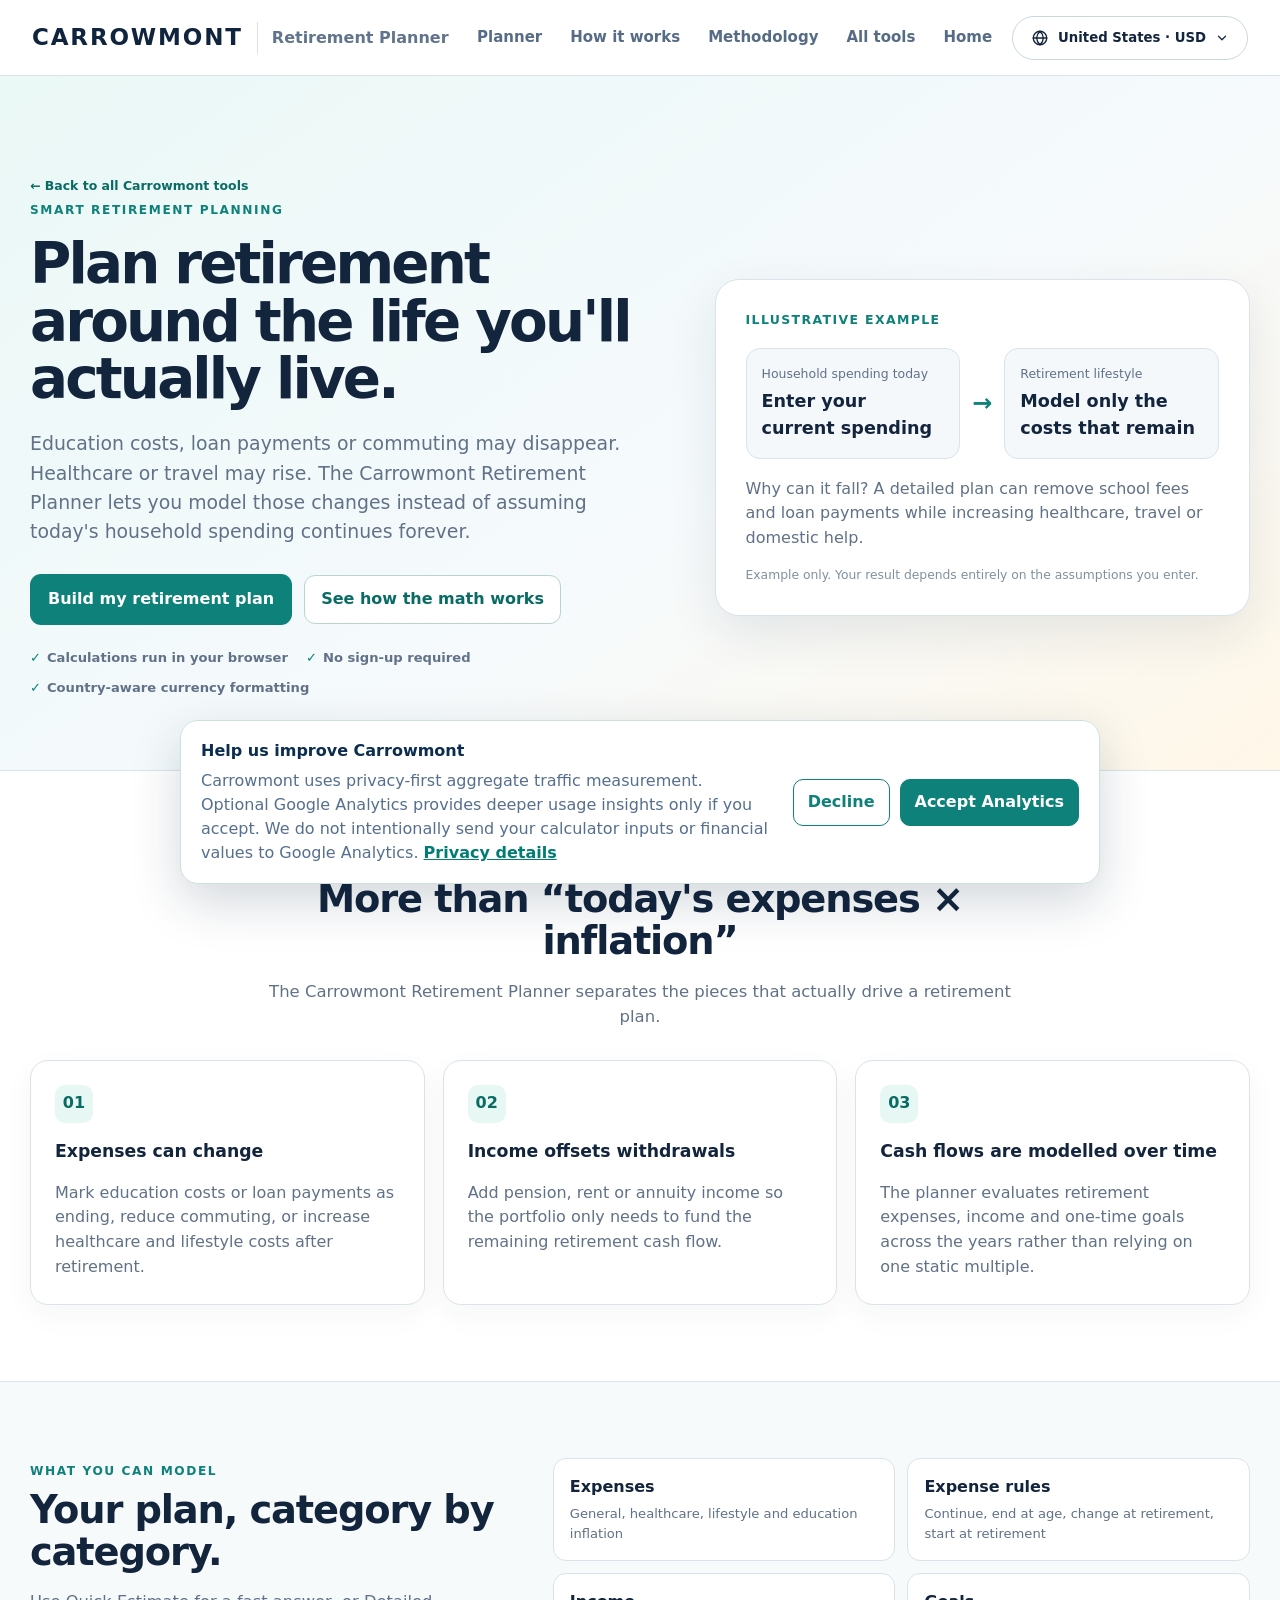
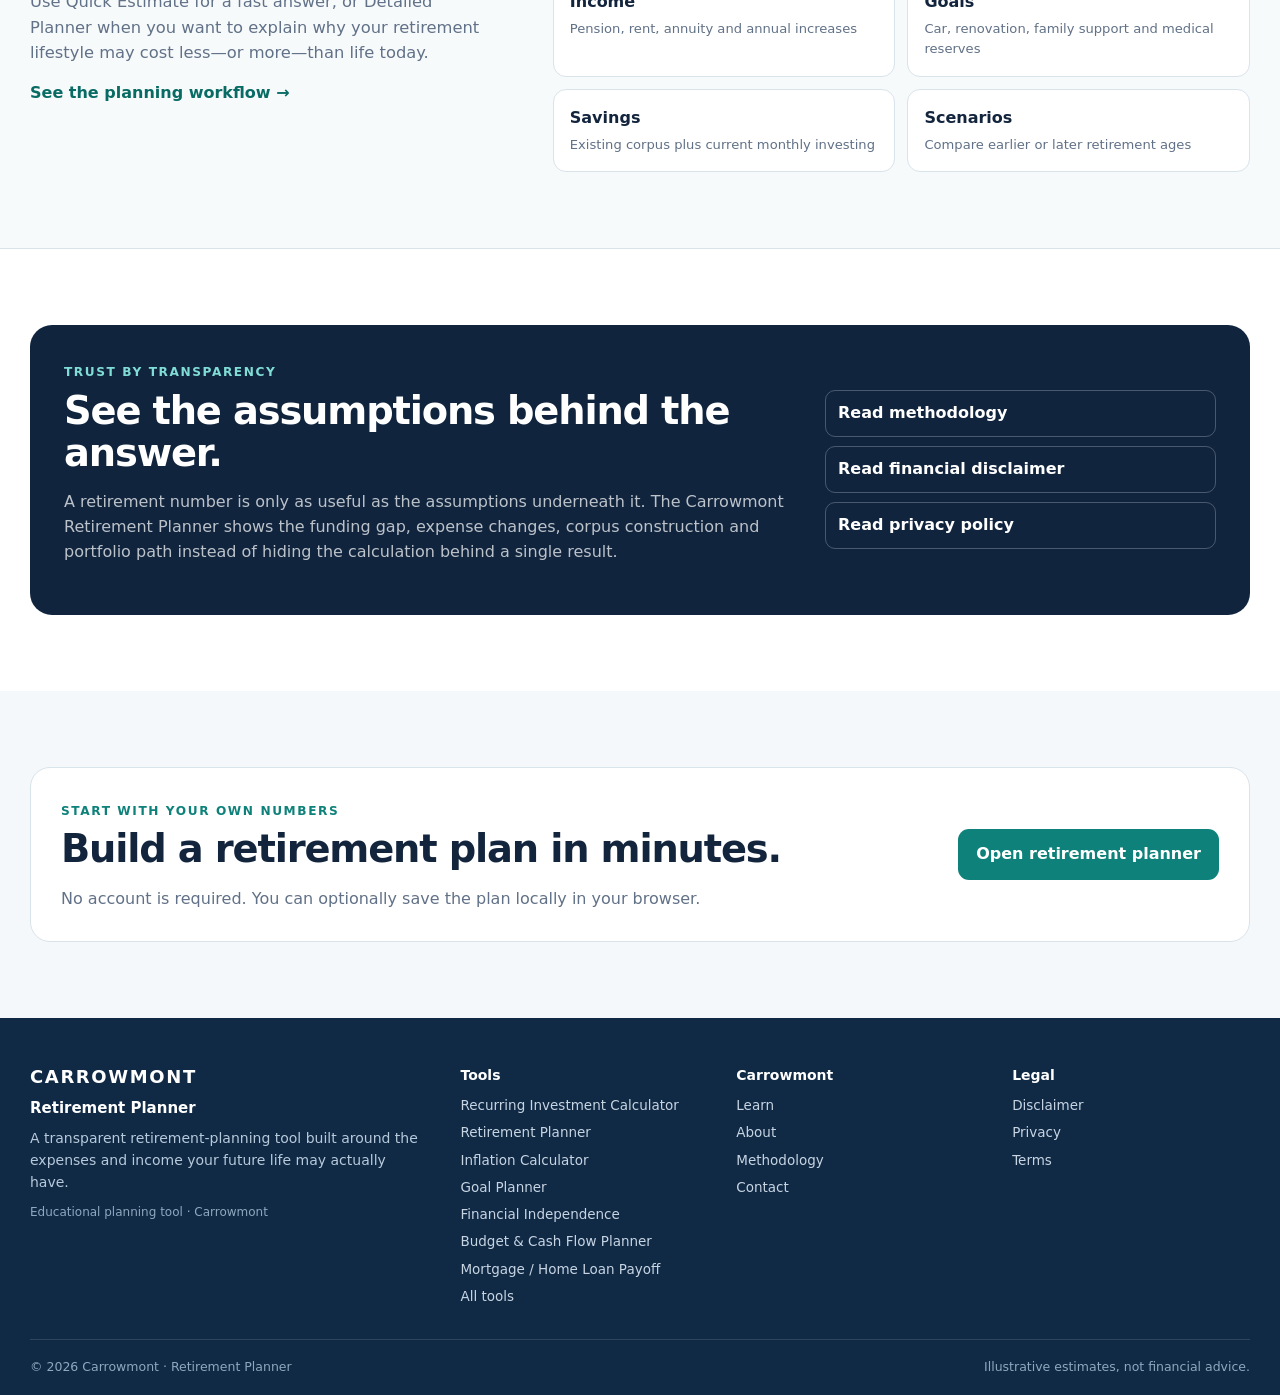
==== commit 0f5075ca: "Add CORE7 shared plan state and seven-tool reports (FIX3)" ====
--- a/index.html
+++ b/index.html
@@ -37,7 +37,7 @@
         <a href="planner.html">Planner</a>
         <a href="how-it-works.html">How it works</a>
         <a href="methodology.html">Methodology</a>
-        <a href="/#tools">All tools</a>
+        <a href="/tools.html">All tools</a>
         <a href="/">Home</a>
       </nav>
       <details class="locale-menu" id="localeMenu">
@@ -54,7 +54,7 @@
       <details class="mobile-nav">
         <summary aria-label="Open navigation">Menu</summary>
         <div class="mobile-nav-links">
-          <a href="/">Carrowmont home</a><a href="/#tools">All tools</a><a href="planner.html">Retirement Planner</a><a href="how-it-works.html">How it works</a><a href="methodology.html">Methodology</a><a href="faq.html">FAQ</a><a href="/about.html">About Carrowmont</a><a href="/contact.html">Contact</a>
+          <a href="/">Carrowmont home</a><a href="/tools.html">All tools</a><a href="planner.html">Retirement Planner</a><a href="how-it-works.html">How it works</a><a href="methodology.html">Methodology</a><a href="faq.html">FAQ</a><a href="/about.html">About Carrowmont</a><a href="/contact.html">Contact</a>
         </div>
       </details>
     </div>
@@ -62,7 +62,7 @@
 </header>
 <main>
   <section class="home-hero">
-    <div class="container tool-breadcrumb"><a href="/#tools">← Back to all Carrowmont tools</a><span>Retirement Planner</span></div>
+    <div class="container tool-breadcrumb"><a href="/tools.html">← Back to all Carrowmont tools</a><span>Retirement Planner</span></div>
     <div class="container hero-grid home-hero-grid">
       <div>
         <span class="eyebrow">Smart retirement planning</span>
@@ -122,7 +122,7 @@
   <footer class="site-footer">
   <div class="container footer-grid">
     <div class="footer-brand-block"><a class="footer-wordmark" href="/">CARROWMONT</a><strong class="footer-product-name">Retirement Planner</strong><p>A transparent retirement-planning tool built around the expenses and income your future life may actually have.</p><span class="footer-small">Educational planning tool &middot; Carrowmont</span></div>
-    <div class="footer-col"><strong>Tools</strong><a class="footer-investment-link" href="/sip-calculator/">SIP Calculator</a><a href="/retirement-calculator/">Retirement Planner</a><a href="/inflation-calculator/">Inflation Calculator</a><a href="/goal-planner/">Goal Planner</a><a href="/financial-independence/">Financial Independence</a><a href="/budget-cash-flow-planner/">Budget &amp; Cash Flow Planner</a><a href="/#tools">All tools</a></div>
+    <div class="footer-col"><strong>Tools</strong><a class="footer-investment-link" href="/sip-calculator/">SIP Calculator</a><a href="/retirement-calculator/">Retirement Planner</a><a href="/inflation-calculator/">Inflation Calculator</a><a href="/goal-planner/">Goal Planner</a><a href="/financial-independence/">Financial Independence</a><a href="/budget-cash-flow-planner/">Budget &amp; Cash Flow Planner</a><a href="/mortgage-payoff-calculator/">Mortgage / Home Loan Payoff</a><a href="/tools.html">All tools</a></div>
     <div class="footer-col"><strong>Carrowmont</strong><a href="/learn.html">Learn</a><a href="/about.html">About</a><a href="/methodology.html">Methodology</a><a href="/contact.html">Contact</a></div>
     <div class="footer-col"><strong>Legal</strong><a href="/disclaimer.html">Disclaimer</a><a href="/privacy.html">Privacy</a><a href="/terms.html">Terms</a></div>
   </div>
--- a/styles.css
+++ b/styles.css
@@ -229,7 +229,7 @@
   .site-header, .hero, .ad-slot, .planner-section, .dashboard-section, .content-section, .monetize-section, .faq-section, footer, .no-print { display: none !important; }
   #printReport { display: block !important; }
   .report-shell { max-width: none; margin: 0; }
-  .report-header h1 { font-size: 25px; }
+  .report-header h2.report-document-title { font-size: 25px; }
   .report-hero strong { font-size: 24px; }
   .report-chart { min-height: 180px; }
   .report-chart svg { max-height: 215px; }
@@ -313,7 +313,7 @@
 .report-shell { max-width: 980px; margin: 0 auto; }
 .report-header { display: flex; justify-content: space-between; gap: 30px; align-items: flex-start; padding-bottom: 18px; border-bottom: 2px solid #153c5a; }
 .report-brand { color: #0e827a; font-weight: 900; letter-spacing: .12em; text-transform: uppercase; font-size: 13px; }
-.report-header h1 { font-size: 30px; margin: 4px 0 2px; letter-spacing: -.035em; color: #17263d; }
+.report-header h2.report-document-title { font-size: 30px; margin: 4px 0 2px; letter-spacing: -.035em; color: #17263d; }
 .report-header p { margin: 0; color: #66768a; font-size: 11.5px; }
 .report-meta { text-align: right; font-size: 10.5px; line-height: 1.45; }
 .report-meta strong, .report-meta span { display: block; }
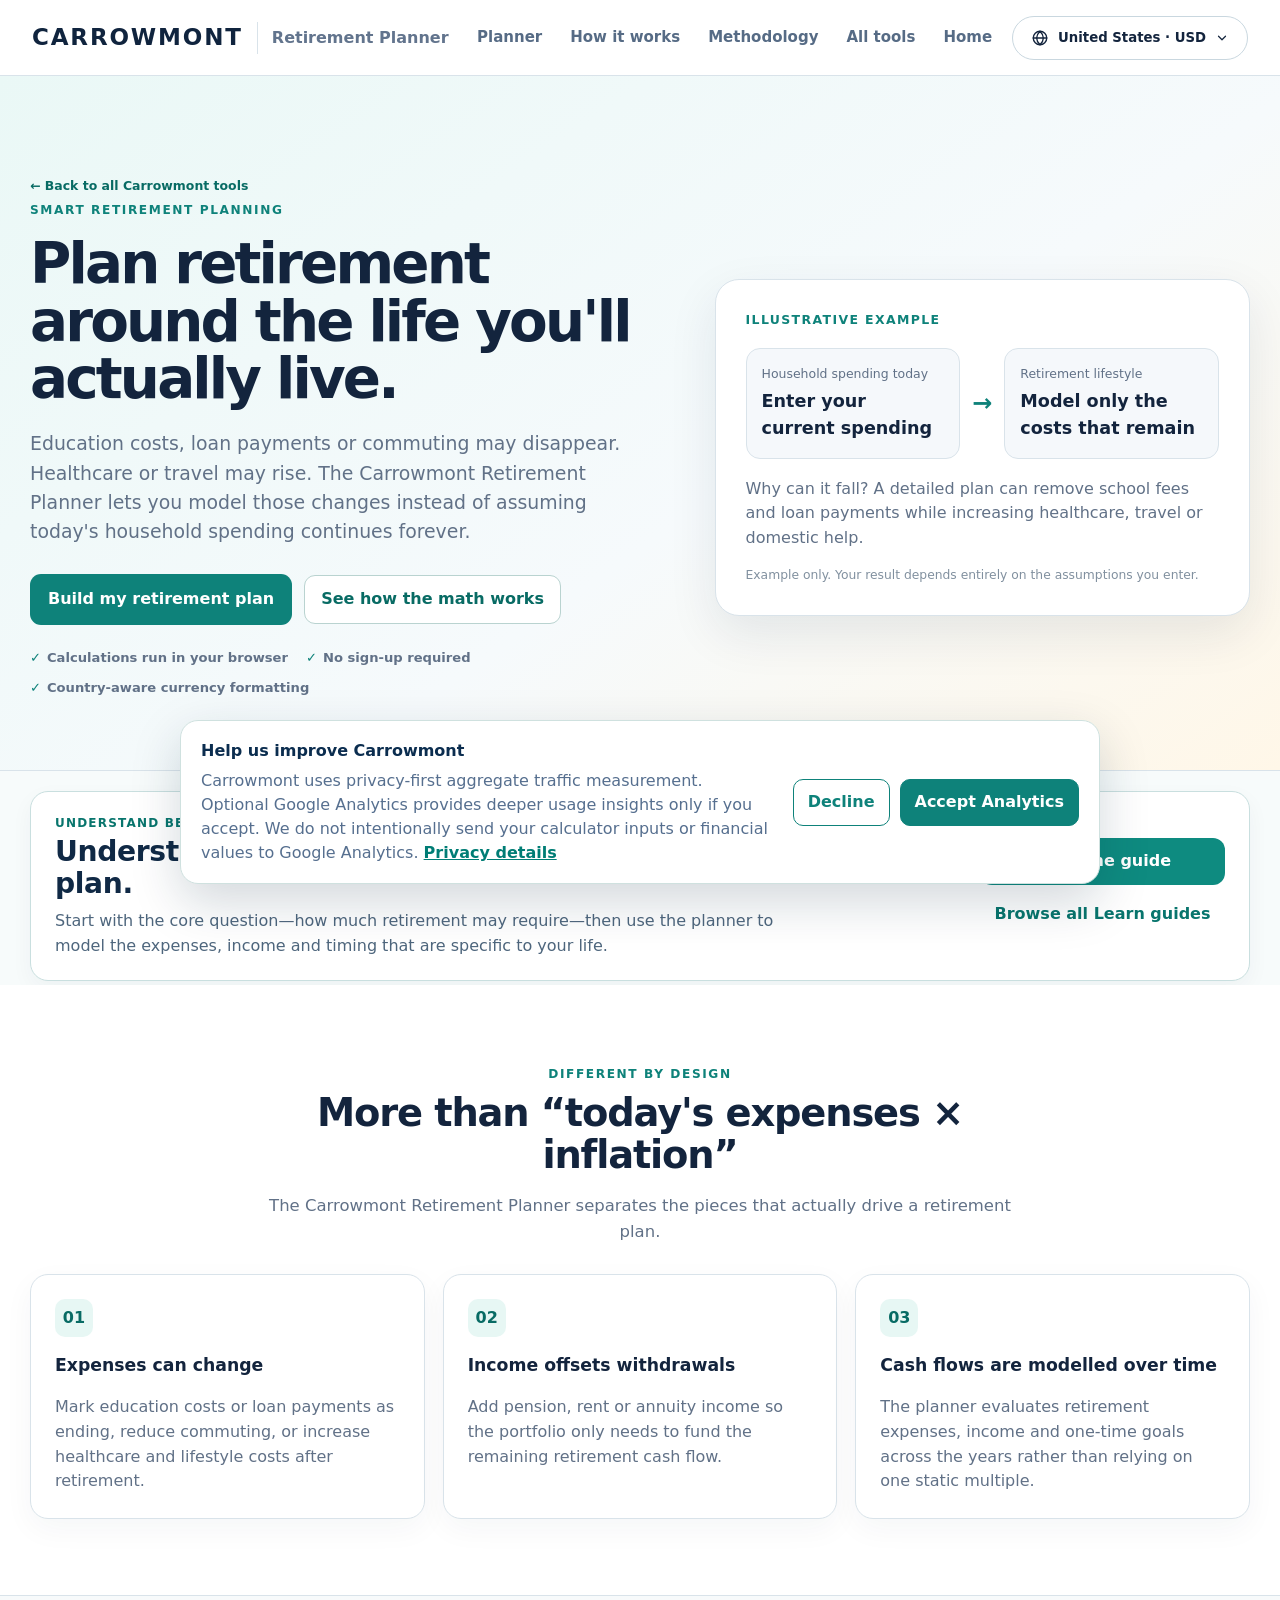
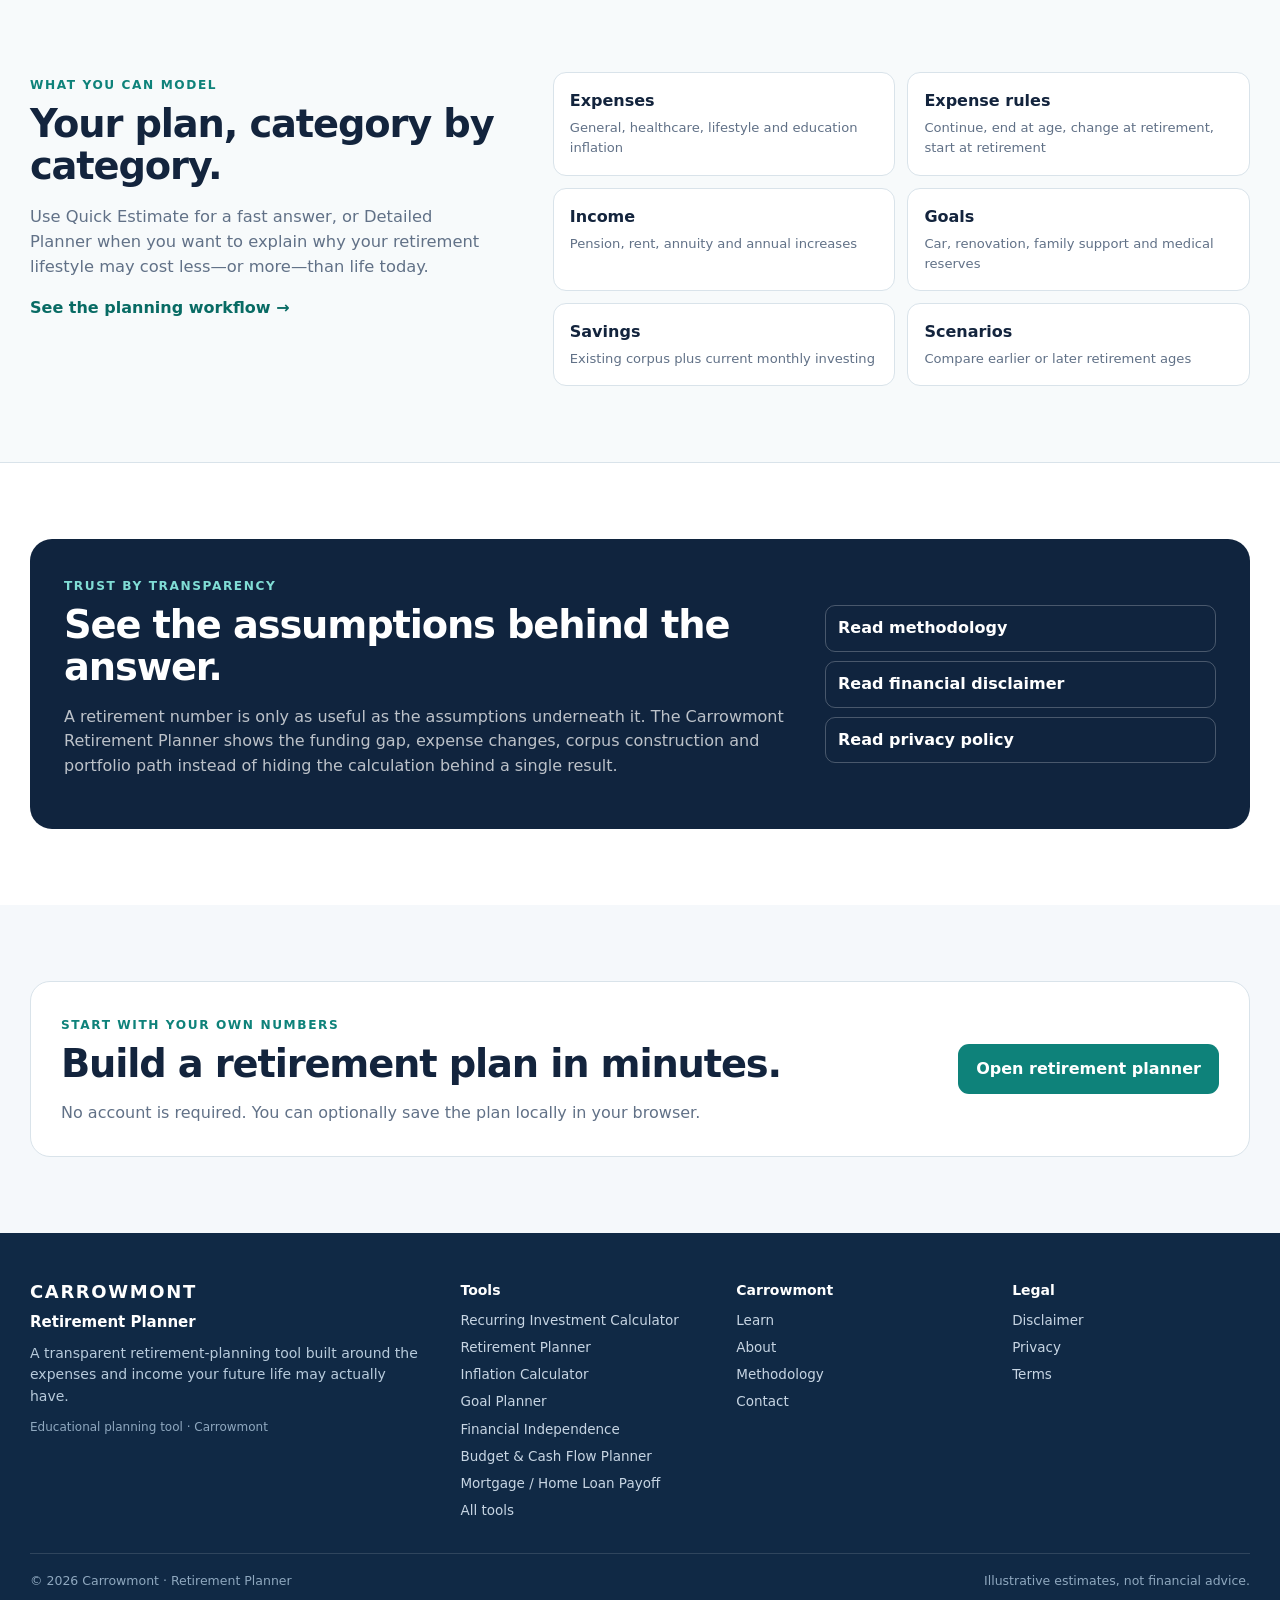
==== commit bee81629: "Connect Retirement Planner to Learn content" ====
--- a/index.html
+++ b/index.html
@@ -84,6 +84,13 @@
     </div>
   </section>
 
+<section class="cm-learn-bridge-section" data-cm-tool-learn="primary" aria-labelledby="retirementLearnBridgeHomeTitle">
+  <div class="container"><div class="cm-learn-bridge-card">
+    <div><span class="cm-learn-eyebrow">UNDERSTAND BEFORE YOU MODEL</span><h2 id="retirementLearnBridgeHomeTitle">Understand retirement planning before you build the plan.</h2><p>Start with the core question—how much retirement may require—then use the planner to model the expenses, income and timing that are specific to your life.</p></div>
+    <div class="cm-learn-bridge-actions"><a class="cm-learn-bridge-primary" href="/how-much-money-do-i-need-to-retire.html">Read the guide</a><a class="cm-learn-browse-link" href="/learn.html">Browse all Learn guides</a></div>
+  </div></div>
+</section>
+
   <section class="feature-section">
     <div class="container">
       <div class="section-heading-centered"><span class="section-kicker">Different by design</span><h2>More than “today's expenses × inflation”</h2><p>The Carrowmont Retirement Planner separates the pieces that actually drive a retirement plan.</p></div>
--- a/styles.css
+++ b/styles.css
@@ -895,3 +895,98 @@
 /* Carrowmont shared locale pill geometry lock - 2026-10-02 */
 .site-header #localeSummary{box-sizing:border-box!important;height:44px!important;min-height:44px!important;max-height:44px!important}
 @media(max-width:720px){.site-header #localeSummary{height:38px!important;min-height:38px!important;max-height:38px!important}}
+
+/* CORE6 Tool <-> Learn Integration V1 - 2026-10-11 */
+.cm-learn-bridge-section{padding:20px 0 4px;background:#f7fbfb}
+.cm-learn-bridge-card{display:flex;align-items:center;justify-content:space-between;gap:28px;padding:22px 24px;border:1px solid #c9dfdf;border-radius:18px;background:#fff;box-shadow:0 8px 22px rgba(16,41,69,.045)}
+.cm-learn-bridge-card h2{margin:3px 0 8px;color:#102945;font-size:clamp(22px,2.2vw,30px);line-height:1.16;letter-spacing:-.35px}
+.cm-learn-bridge-card p{max-width:760px;margin:0;color:#4e667d;line-height:1.55}
+.cm-learn-eyebrow{display:block;color:#08756d;font-size:12px;font-weight:900;letter-spacing:.1em;text-transform:uppercase}
+.cm-learn-bridge-actions{display:flex;flex-direction:column;align-items:stretch;gap:9px;min-width:245px}
+.cm-learn-bridge-primary{display:inline-flex;align-items:center;justify-content:center;min-height:44px;padding:11px 16px;border-radius:12px;background:#0e8b80;color:#fff;font-weight:900;text-align:center;text-decoration:none}
+.cm-learn-bridge-primary:hover{background:#08756d}
+.cm-learn-browse-link{display:inline-flex;align-items:center;justify-content:center;min-height:40px;padding:8px 6px;color:#08756d;font-weight:800;text-align:center;text-decoration:none}
+.cm-learn-browse-link:hover{text-decoration:underline}
+.cm-result-learn-card{margin-top:18px;padding:16px 17px;border:1px solid #c8dfdd;border-radius:14px;background:linear-gradient(180deg,#f7fbfb,#fff)}
+.cm-result-learn-card>strong{display:block;margin:4px 0 6px;color:#102945;font-size:17px;line-height:1.3}
+.cm-result-learn-card>p{margin:0;color:#516b81;font-size:13.5px;line-height:1.5}
+.cm-result-guide-list{display:grid;gap:7px;margin-top:11px}
+.cm-result-guide-list a{display:block;color:#08756d;font-size:13.5px;font-weight:850;line-height:1.35;text-decoration:none}
+.cm-result-guide-list a:hover{text-decoration:underline}
+@media(max-width:800px){.cm-learn-bridge-section{padding-top:16px}.cm-learn-bridge-card{display:block;padding:18px}.cm-learn-bridge-actions{min-width:0;margin-top:16px}.cm-learn-bridge-primary{width:100%}.cm-result-learn-card{padding:15px}}
+
+
+/* CORE6 Tool <-> Learn Integration V1 FIX1 - Retirement narrow-screen card guard */
+@media(max-width:620px){
+  .glance-grid{grid-template-columns:1fr}
+  .glance-grid,.glance-card,.glance-card>*,.cm-learn-bridge-card,.cm-learn-bridge-card>*,.cm-result-learn-card{
+    min-width:0;max-width:100%
+  }
+  .glance-card span,.glance-card strong,.glance-card small,
+  .cm-learn-bridge-card h2,.cm-learn-bridge-card p,.cm-result-guide-list a{
+    overflow-wrap:anywhere;word-break:normal
+  }
+}
+
+/* CORE6 Tool <-> Learn Integration V1 FIX2 - narrow-screen intrinsic-width hardening */
+@media(max-width:720px){
+  .cm-learn-bridge-section,.cm-learn-bridge-section .container,.cm-learn-bridge-section .shell,
+  .cm-learn-bridge-card,.cm-learn-bridge-card>*,.cm-learn-bridge-actions,
+  .cm-result-learn-card,.cm-result-learn-card>*,.cm-result-guide-list,.cm-result-guide-list a{
+    min-width:0!important;max-width:100%!important
+  }
+  .cm-learn-bridge-card h2,.cm-learn-bridge-card p,.cm-learn-eyebrow,
+  .cm-learn-bridge-primary,.cm-learn-browse-link,.cm-result-learn-card>strong,
+  .cm-result-learn-card>p,.cm-result-guide-list a{
+    overflow-wrap:anywhere;word-break:normal;white-space:normal
+  }
+  .cm-learn-bridge-actions{width:100%}
+}
+
+@media(max-width:720px){
+  .planner-grid,.planner-grid>*,.result-panel,.result-panel>*,.result-actions,.result-actions>*{min-width:0;max-width:100%}
+}
+
+/* CORE6 Tool <-> Learn Integration V1 FIX3 - mobile header containment */
+@media(max-width:720px){
+  .site-header .header-inner{gap:8px!important;min-width:0!important}
+  .site-header .brand-cluster{min-width:0!important;flex:0 1 auto!important}
+  .site-header .brand,.site-header .brand-wordmark{white-space:nowrap!important}
+  .site-header .header-actions{min-width:0!important;flex:0 1 auto!important;gap:8px!important}
+  .site-header .locale-menu{min-width:0!important;max-width:164px!important}
+  .site-header .locale-menu summary,.site-header #localeSummary{
+    box-sizing:border-box!important;min-width:0!important;max-width:164px!important;
+    width:auto!important;padding-left:8px!important;padding-right:8px!important
+  }
+  .site-header #localeCurrent{
+    min-width:0!important;max-width:112px!important;overflow:hidden!important;
+    text-overflow:ellipsis!important;white-space:nowrap!important;display:block!important
+  }
+}
+
+
+/* CORE6 Tool <-> Learn Integration V1 FIX4 - verified mobile header two-row containment */
+@media(max-width:720px){
+  .site-header .header-inner{
+    flex-wrap:wrap!important;
+    align-items:center!important;
+    gap:8px!important;
+  }
+  .site-header .brand-cluster{
+    flex:1 1 100%!important;
+    width:100%!important;
+    max-width:100%!important;
+  }
+  .site-header .header-actions{
+    flex:1 1 100%!important;
+    width:100%!important;
+    max-width:100%!important;
+    justify-content:space-between!important;
+    align-items:center!important;
+  }
+  .site-header .locale-menu{flex:0 1 164px!important;max-width:164px!important}
+  .site-header .top-nav{display:none!important}
+  .site-header .mobile-nav{display:block!important;flex:0 0 auto!important;max-width:84px!important}
+  .site-header .mobile-nav summary{white-space:nowrap!important}
+  .site-header .mobile-nav-links{right:0!important;max-width:min(210px,calc(100vw - 28px))!important}
+}
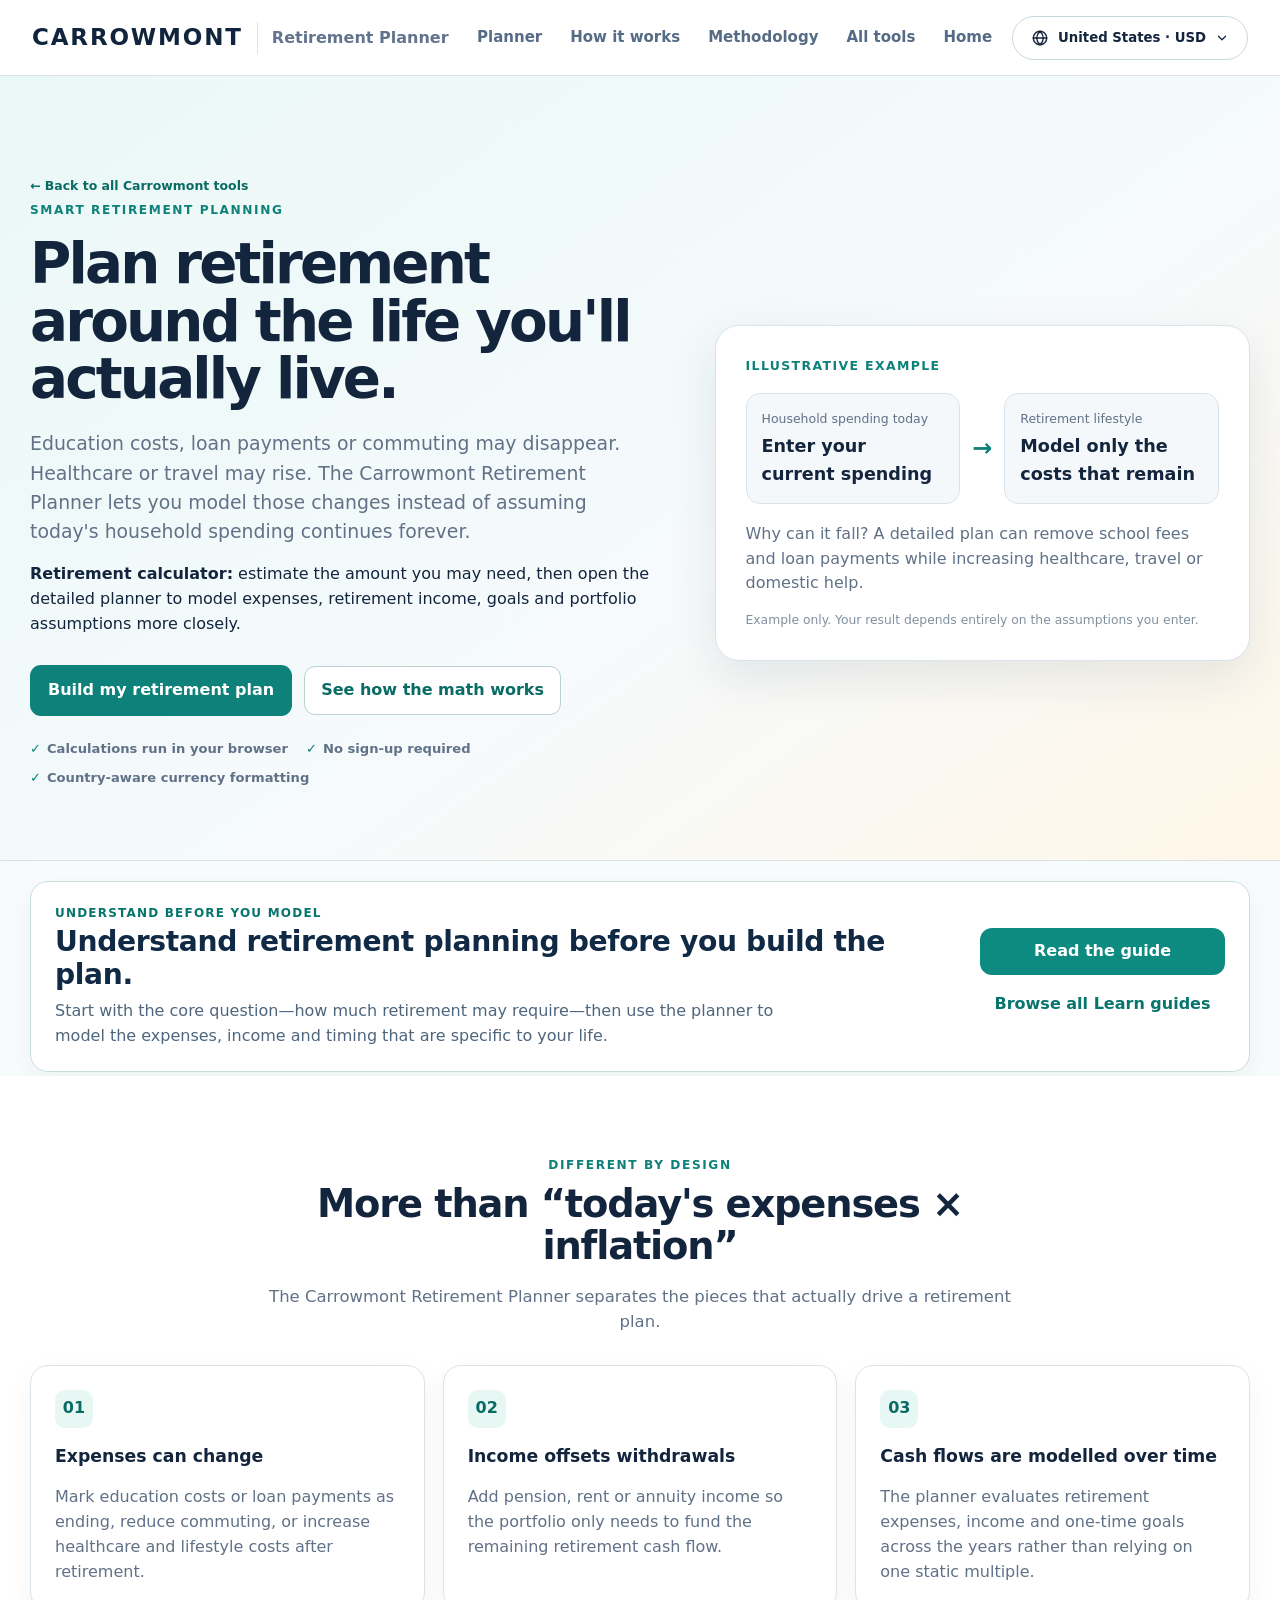
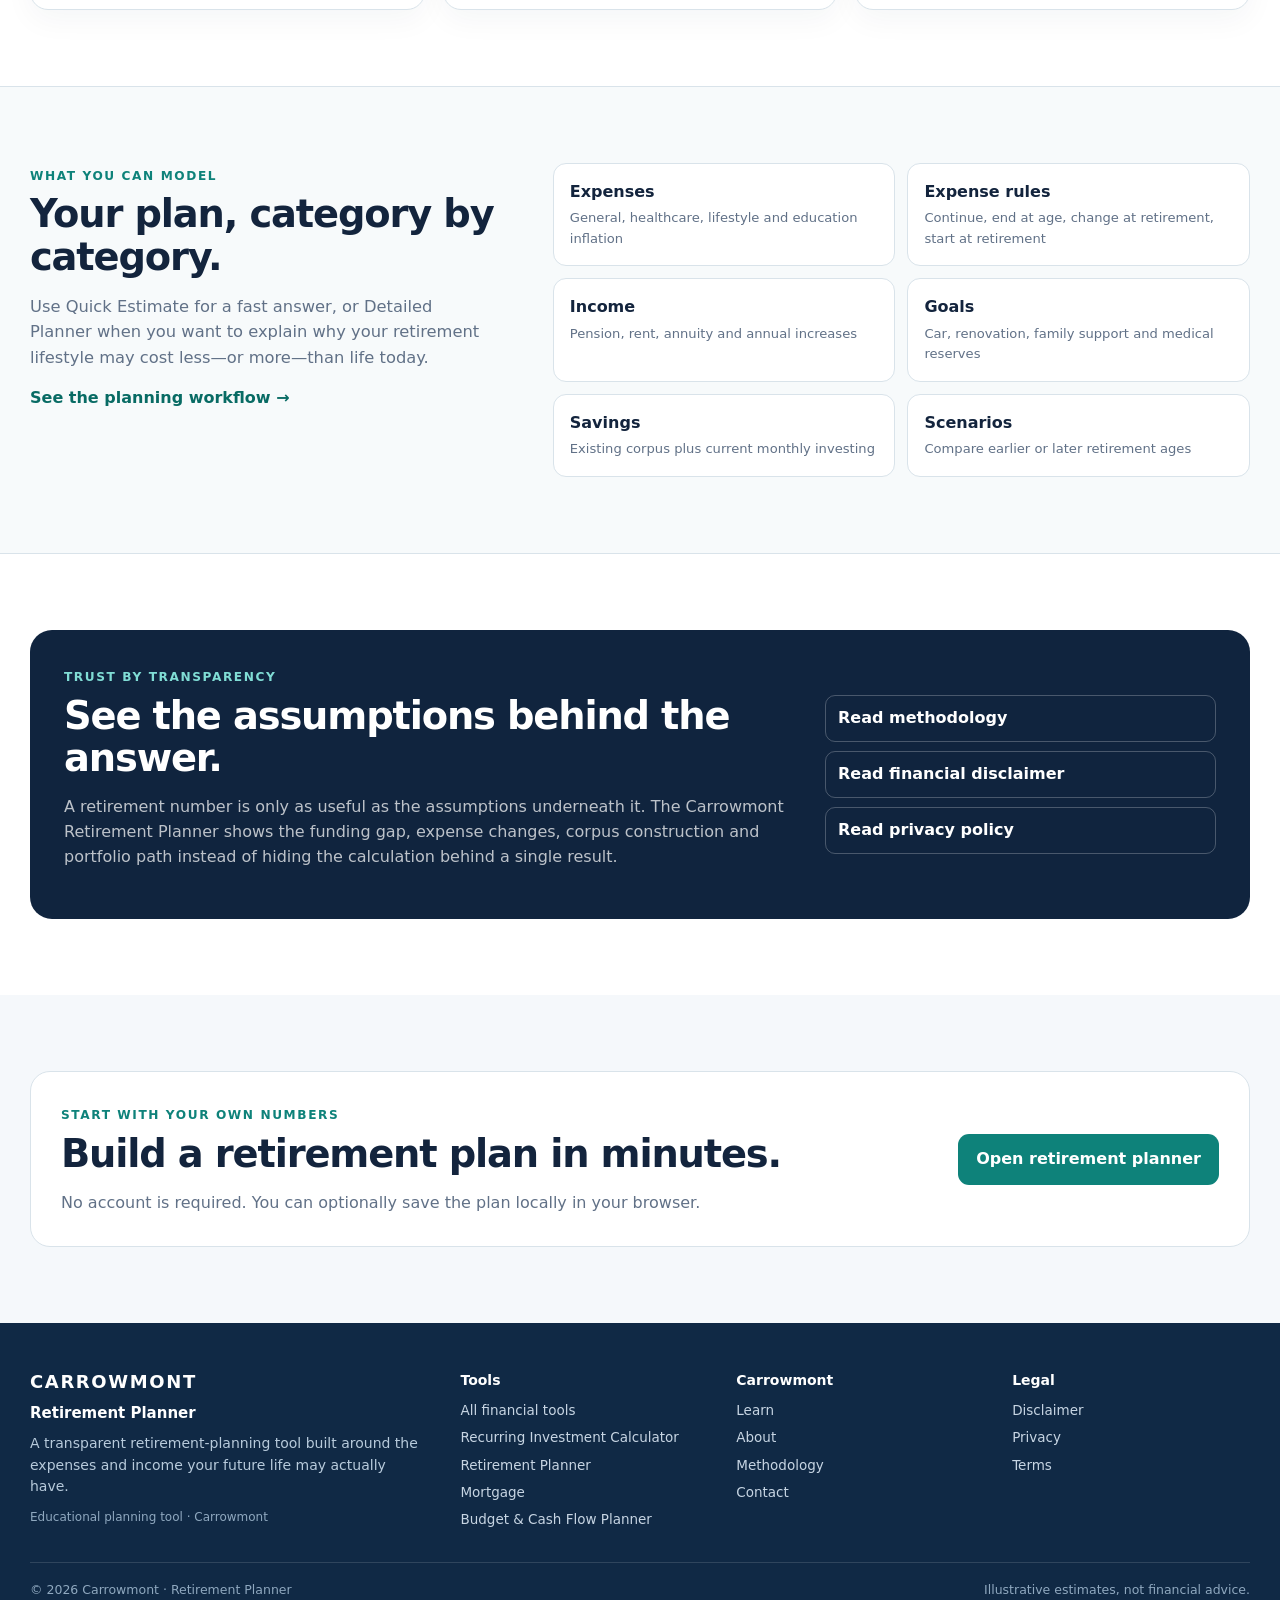
==== commit 65e60146: "Strengthen retirement and SWP search identity" ====
--- a/index.html
+++ b/index.html
@@ -3,25 +3,19 @@
 <head>
   <meta charset="utf-8" />
   <meta name="viewport" content="width=device-width, initial-scale=1" />
-  <title>Carrowmont Retirement Planner | Expense-Aware Retirement Planning</title>
-  <meta name="description" content="Plan retirement around the life you may actually live. Model expenses that end or rise, retirement income, inflation, future goals and portfolio withdrawals." />
+  <title>Retirement Calculator &amp; Retirement Planner | Carrowmont</title>
+  <meta name="description" content="Use Carrowmont’s retirement calculator to estimate retirement needs from spending, inflation, income, savings and investment assumptions, then build a more detailed plan." />
   <meta name="robots" content="index,follow" />
   <meta name="theme-color" content="#0e827a" />
   <link rel="canonical" href="https://carrowmont.com/retirement-calculator/" />
-  <meta property="og:title" content="Carrowmont Retirement Planner | Expense-Aware Retirement Planning" />
-  <meta property="og:description" content="Plan retirement around the life you may actually live. Model expenses that end or rise, retirement income, inflation, future goals and portfolio withdrawals." />
+  <meta property="og:title" content="Retirement Calculator &amp; Retirement Planner | Carrowmont" />
+  <meta property="og:description" content="Estimate retirement needs, then build a detailed expense-aware retirement plan with transparent assumptions." />
   <meta property="og:type" content="website" />
   <meta property="og:url" content="https://carrowmont.com/retirement-calculator/" />
   <meta name="twitter:card" content="summary" />
   <!-- SEARCH CONSOLE: paste Google's verification meta tag here after creating your Search Console property. -->
   <link rel="stylesheet" href="styles.css?v=20261002.ui1" />
-  <script type="application/ld+json">{
-  "@context":"https://schema.org",
-  "@type":"WebSite",
-  "name":"Carrowmont Retirement Planner",
-  "url":"https://carrowmont.com/retirement-calculator/",
-  "description":"A retirement planning tool that models how expenses and income can change after retirement."
-}</script>
+  <script type="application/ld+json">{"@context":"https://schema.org","@graph":[{"@type":"WebPage","@id":"https://carrowmont.com/retirement-calculator/#webpage","name":"Carrowmont Retirement Calculator & Retirement Planner","url":"https://carrowmont.com/retirement-calculator/","description":"A retirement calculator and planning gateway for estimating retirement needs from spending, inflation, income, savings and investment assumptions.","isPartOf":{"@id":"https://carrowmont.com/#website"},"breadcrumb":{"@id":"https://carrowmont.com/retirement-calculator/#breadcrumb"},"inLanguage":"en"},{"@type":"BreadcrumbList","@id":"https://carrowmont.com/retirement-calculator/#breadcrumb","itemListElement":[{"@type":"ListItem","position":1,"name":"Carrowmont","item":"https://carrowmont.com/"},{"@type":"ListItem","position":2,"name":"Tools","item":"https://carrowmont.com/tools.html"},{"@type":"ListItem","position":3,"name":"Retirement Calculator","item":"https://carrowmont.com/retirement-calculator/"}]}]}</script>
 </head>
 <body>
 
@@ -68,6 +62,7 @@
         <span class="eyebrow">Smart retirement planning</span>
         <h1>Plan retirement around the life you'll actually live.</h1>
         <p class="hero-copy">Education costs, loan payments or commuting may disappear. Healthcare or travel may rise. The Carrowmont Retirement Planner lets you model those changes instead of assuming today's household spending continues forever.</p>
+        <p><strong>Retirement calculator:</strong> estimate the amount you may need, then open the detailed planner to model expenses, retirement income, goals and portfolio assumptions more closely.</p>
         <div class="hero-actions"><a class="hero-cta" href="planner.html">Build my retirement plan</a><a class="secondary-link-button" href="methodology.html">See how the math works</a></div>
         <div class="trust-points"><span>Calculations run in your browser</span><span>No sign-up required</span><span>Country-aware currency formatting</span></div>
       </div>
--- a/styles.css
+++ b/styles.css
@@ -990,3 +990,6 @@
   .site-header .mobile-nav summary{white-space:nowrap!important}
   .site-header .mobile-nav-links{right:0!important;max-width:min(210px,calc(100vw - 28px))!important}
 }
+
+/* RETIRE1 contextual handoff */
+.retire1-handoff-link{width:100%;margin-top:10px;box-sizing:border-box;text-align:center;}
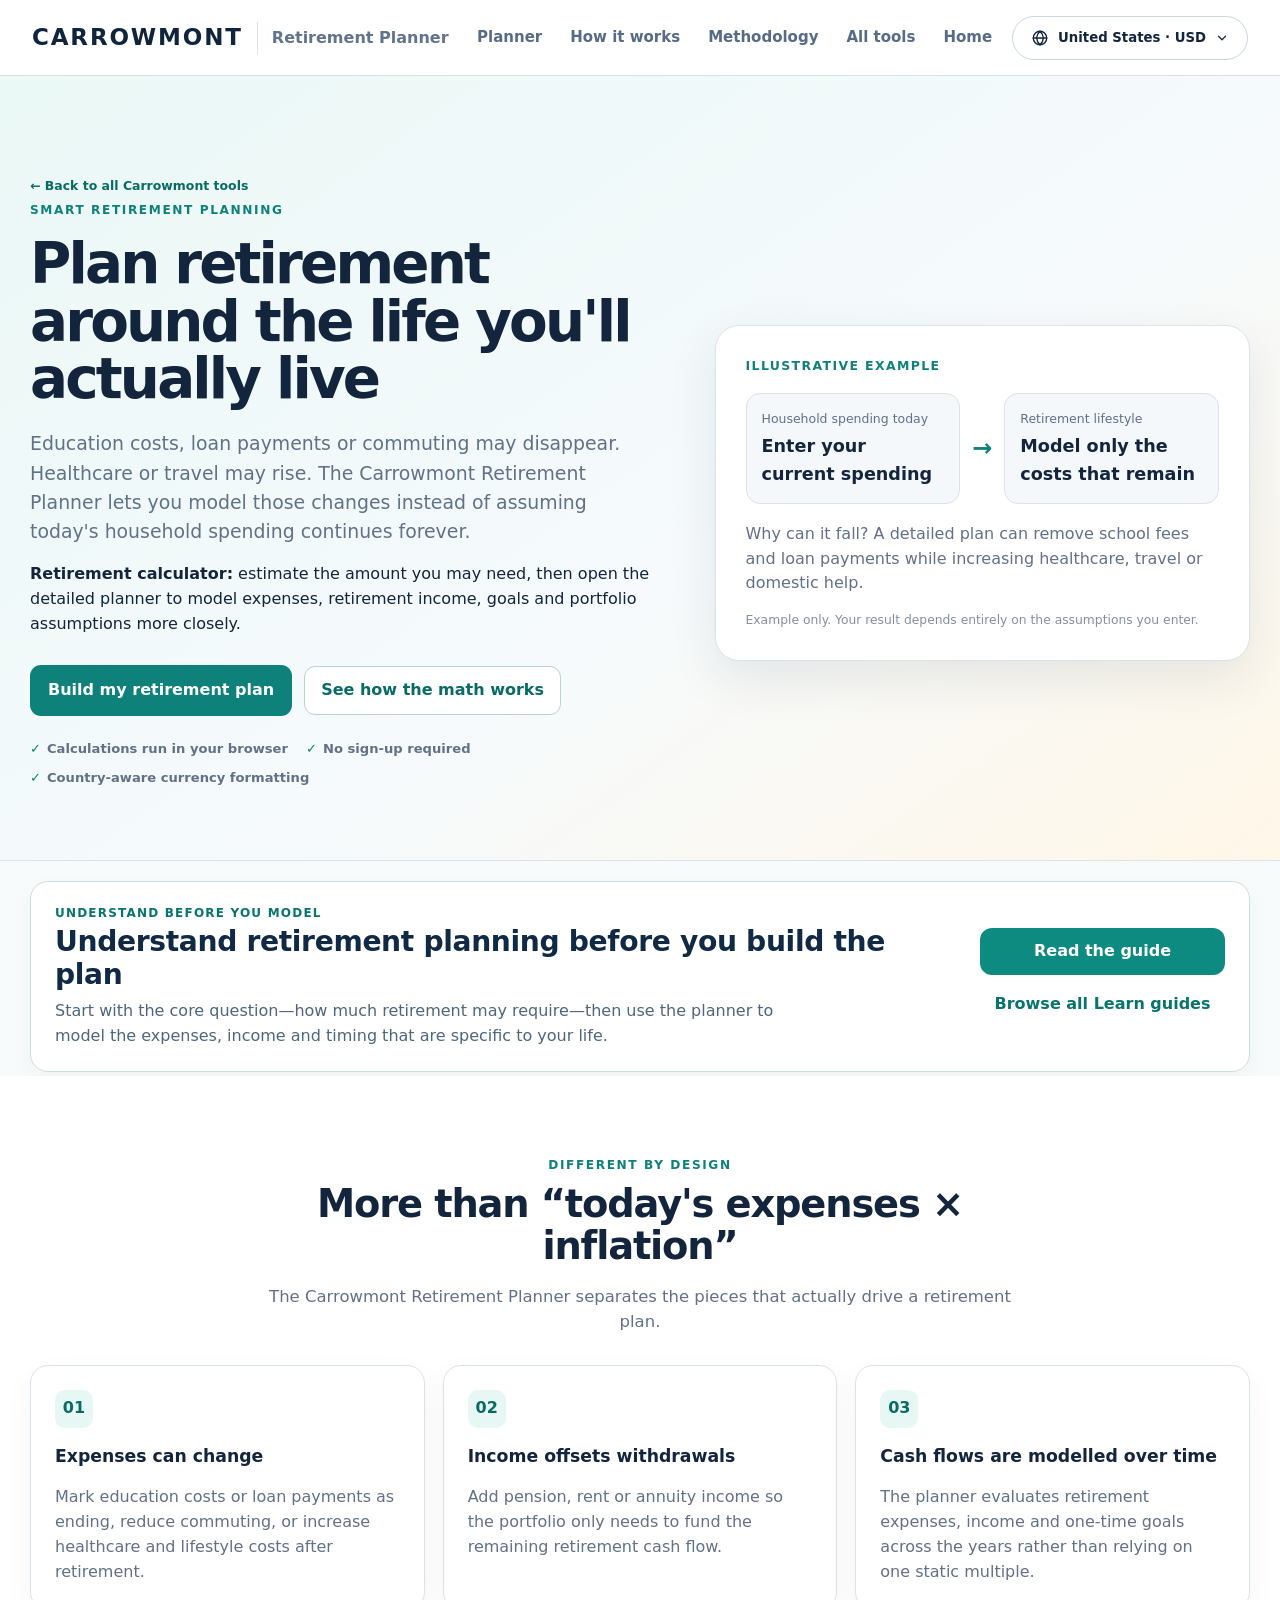
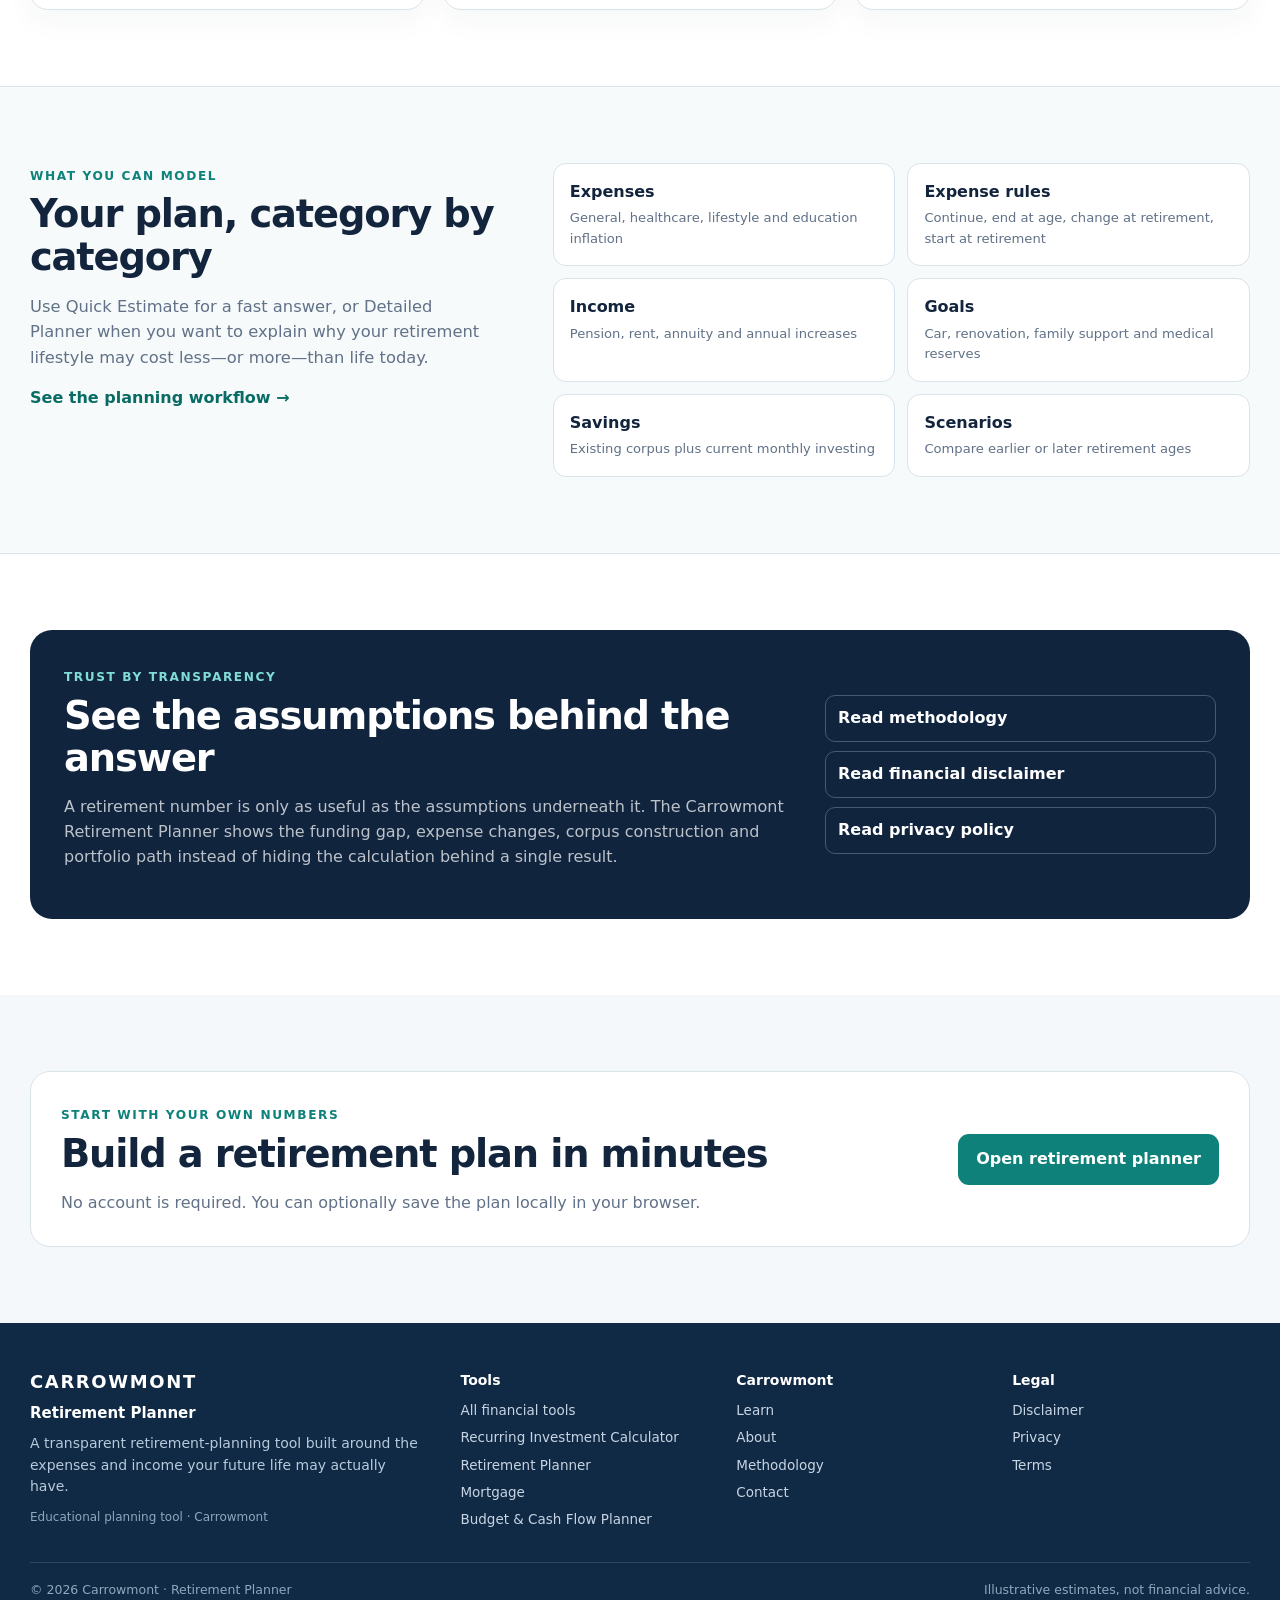
==== commit 7e9ed063: "Apply Carrowmont display-headline punctuation standard and Draw C PWA startup" ====
--- a/index.html
+++ b/index.html
@@ -28,7 +28,7 @@
     </div>
     <div class="header-actions">
       <nav class="top-nav" aria-label="Primary navigation">
-        <a href="planner.html">Planner</a>
+        <a href="planner.html#planner">Planner</a>
         <a href="how-it-works.html">How it works</a>
         <a href="methodology.html">Methodology</a>
         <a href="/tools.html">All tools</a>
@@ -48,7 +48,7 @@
       <details class="mobile-nav">
         <summary aria-label="Open navigation">Menu</summary>
         <div class="mobile-nav-links">
-          <a href="/">Carrowmont home</a><a href="/tools.html">All tools</a><a href="planner.html">Retirement Planner</a><a href="how-it-works.html">How it works</a><a href="methodology.html">Methodology</a><a href="faq.html">FAQ</a><a href="/about.html">About Carrowmont</a><a href="/contact.html">Contact</a>
+          <a href="/">Carrowmont home</a><a href="/tools.html">All tools</a><a href="planner.html#planner">Retirement Planner</a><a href="how-it-works.html">How it works</a><a href="methodology.html">Methodology</a><a href="faq.html">FAQ</a><a href="/about.html">About Carrowmont</a><a href="/contact.html">Contact</a>
         </div>
       </details>
     </div>
@@ -60,10 +60,10 @@
     <div class="container hero-grid home-hero-grid">
       <div>
         <span class="eyebrow">Smart retirement planning</span>
-        <h1>Plan retirement around the life you'll actually live.</h1>
+        <h1>Plan retirement around the life you'll actually live</h1>
         <p class="hero-copy">Education costs, loan payments or commuting may disappear. Healthcare or travel may rise. The Carrowmont Retirement Planner lets you model those changes instead of assuming today's household spending continues forever.</p>
         <p><strong>Retirement calculator:</strong> estimate the amount you may need, then open the detailed planner to model expenses, retirement income, goals and portfolio assumptions more closely.</p>
-        <div class="hero-actions"><a class="hero-cta" href="planner.html">Build my retirement plan</a><a class="secondary-link-button" href="methodology.html">See how the math works</a></div>
+        <div class="hero-actions"><a class="hero-cta" href="planner.html#planner">Build my retirement plan</a><a class="secondary-link-button" href="methodology.html">See how the math works</a></div>
         <div class="trust-points"><span>Calculations run in your browser</span><span>No sign-up required</span><span>Country-aware currency formatting</span></div>
       </div>
       <aside class="hero-card home-example-card" aria-label="Illustrative example">
@@ -81,7 +81,7 @@
 
 <section class="cm-learn-bridge-section" data-cm-tool-learn="primary" aria-labelledby="retirementLearnBridgeHomeTitle">
   <div class="container"><div class="cm-learn-bridge-card">
-    <div><span class="cm-learn-eyebrow">UNDERSTAND BEFORE YOU MODEL</span><h2 id="retirementLearnBridgeHomeTitle">Understand retirement planning before you build the plan.</h2><p>Start with the core question—how much retirement may require—then use the planner to model the expenses, income and timing that are specific to your life.</p></div>
+    <div><span class="cm-learn-eyebrow">UNDERSTAND BEFORE YOU MODEL</span><h2 id="retirementLearnBridgeHomeTitle">Understand retirement planning before you build the plan</h2><p>Start with the core question—how much retirement may require—then use the planner to model the expenses, income and timing that are specific to your life.</p></div>
     <div class="cm-learn-bridge-actions"><a class="cm-learn-bridge-primary" href="/how-much-money-do-i-need-to-retire.html">Read the guide</a><a class="cm-learn-browse-link" href="/learn.html">Browse all Learn guides</a></div>
   </div></div>
 </section>
@@ -99,7 +99,7 @@
 
   <section class="split-section">
     <div class="container split-grid">
-      <div><span class="section-kicker">What you can model</span><h2>Your plan, category by category.</h2><p>Use Quick Estimate for a fast answer, or Detailed Planner when you want to explain why your retirement lifestyle may cost less—or more—than life today.</p><a class="text-link" href="how-it-works.html">See the planning workflow →</a></div>
+      <div><span class="section-kicker">What you can model</span><h2>Your plan, category by category</h2><p>Use Quick Estimate for a fast answer, or Detailed Planner when you want to explain why your retirement lifestyle may cost less—or more—than life today.</p><a class="text-link" href="how-it-works.html">See the planning workflow →</a></div>
       <div class="capability-grid">
         <div><strong>Expenses</strong><span>General, healthcare, lifestyle and education inflation</span></div>
         <div><strong>Expense rules</strong><span>Continue, end at age, change at retirement, start at retirement</span></div>
@@ -113,12 +113,12 @@
 
   <section class="trust-section">
     <div class="container trust-card">
-      <div><span class="section-kicker">Trust by transparency</span><h2>See the assumptions behind the answer.</h2><p>A retirement number is only as useful as the assumptions underneath it. The Carrowmont Retirement Planner shows the funding gap, expense changes, corpus construction and portfolio path instead of hiding the calculation behind a single result.</p></div>
+      <div><span class="section-kicker">Trust by transparency</span><h2>See the assumptions behind the answer</h2><p>A retirement number is only as useful as the assumptions underneath it. The Carrowmont Retirement Planner shows the funding gap, expense changes, corpus construction and portfolio path instead of hiding the calculation behind a single result.</p></div>
       <div class="trust-links"><a href="methodology.html">Read methodology</a><a href="/disclaimer.html">Read financial disclaimer</a><a href="/privacy.html">Read privacy policy</a></div>
     </div>
   </section>
 
-  <section class="launch-cta-section"><div class="container launch-cta"><div><span class="section-kicker">Start with your own numbers</span><h2>Build a retirement plan in minutes.</h2><p>No account is required. You can optionally save the plan locally in your browser.</p></div><a class="hero-cta" href="planner.html">Open retirement planner</a></div></section>
+  <section class="launch-cta-section"><div class="container launch-cta"><div><span class="section-kicker">Start with your own numbers</span><h2>Build a retirement plan in minutes</h2><p>No account is required. You can optionally save the plan locally in your browser.</p></div><a class="hero-cta" href="planner.html#planner">Open retirement planner</a></div></section>
 </main>
 
   <footer class="site-footer">
@@ -136,7 +136,7 @@
   <script src="locale-ui.js?v=2.4.3"></script>
   <script src="site.js?v=2.4.2"></script>
 
-<script src="analytics.js?v=1.0.1" data-carrowmont-tool="retirement_planner" data-track-tool-open="false"></script>
+<script src="analytics.js?v=20261031-cfwa1" data-carrowmont-tool="retirement_planner" data-track-tool-open="false"></script>
 
 <script>
 (function(){
